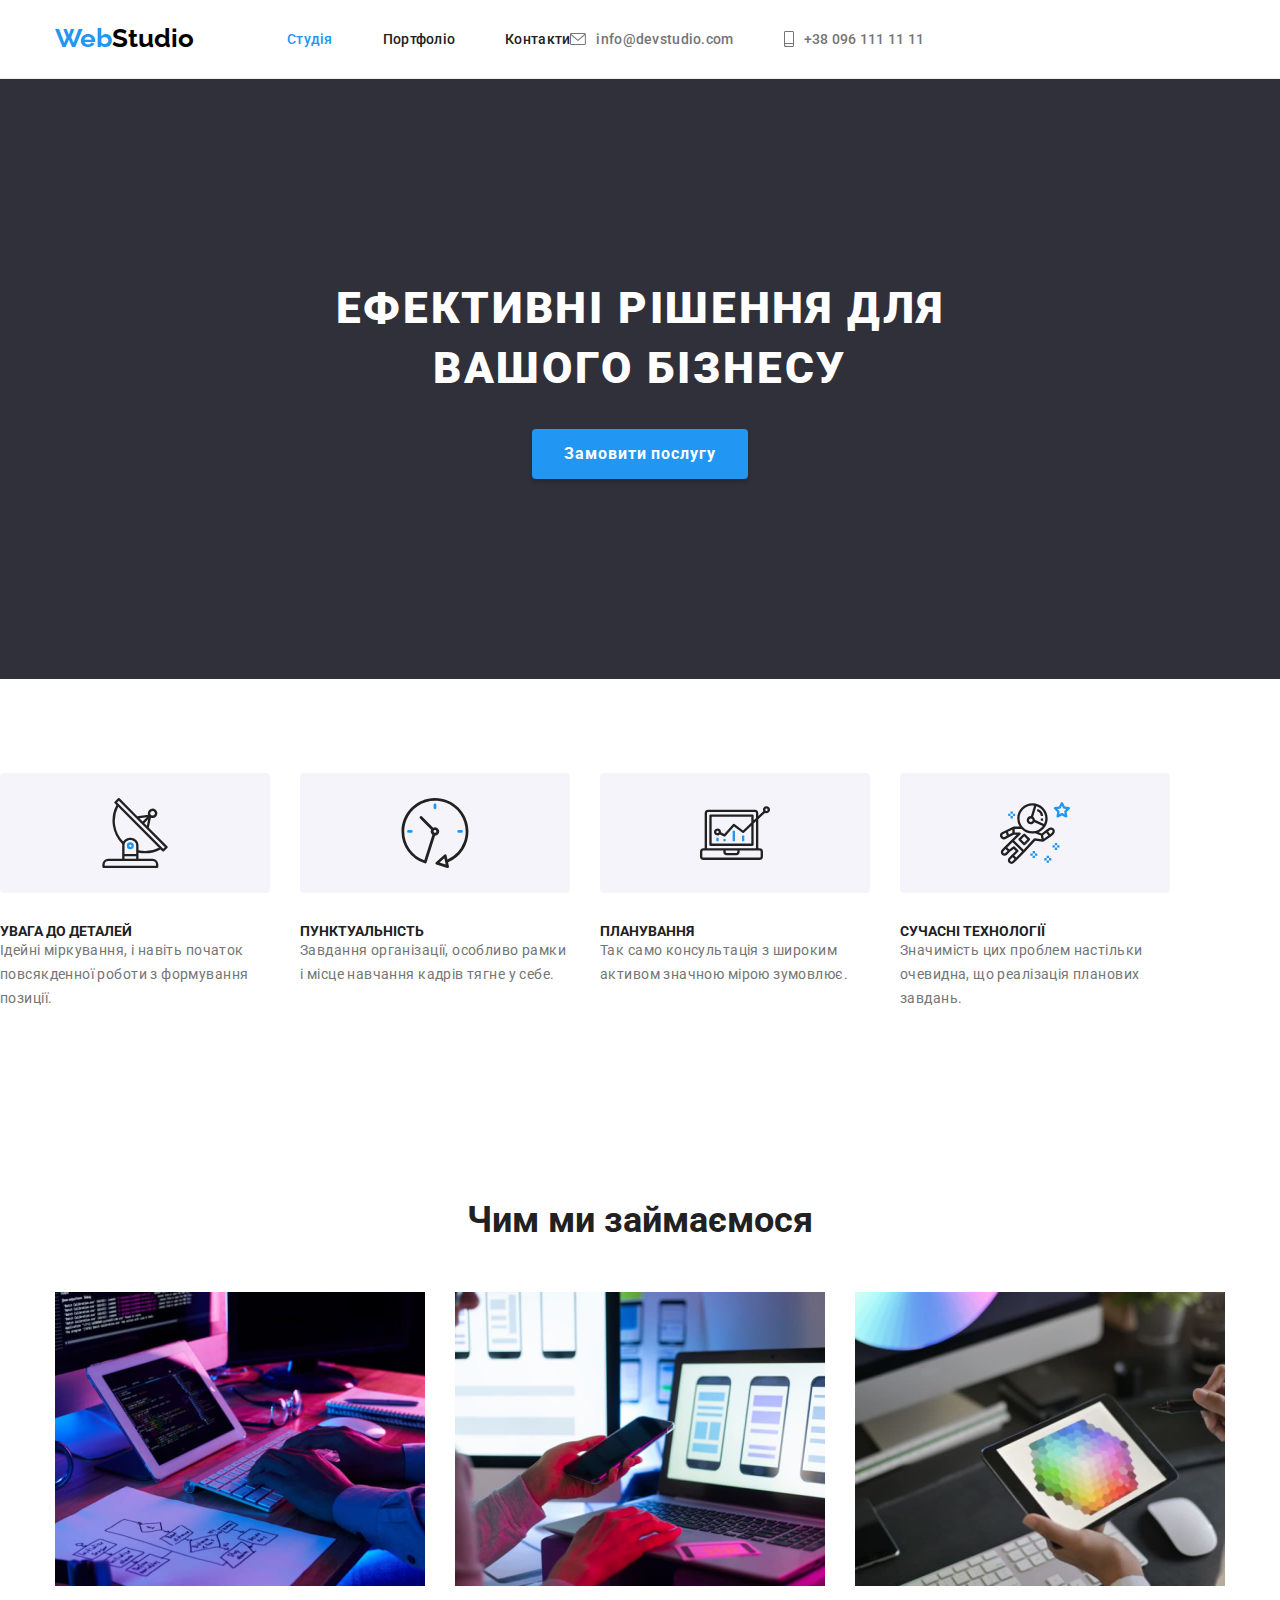
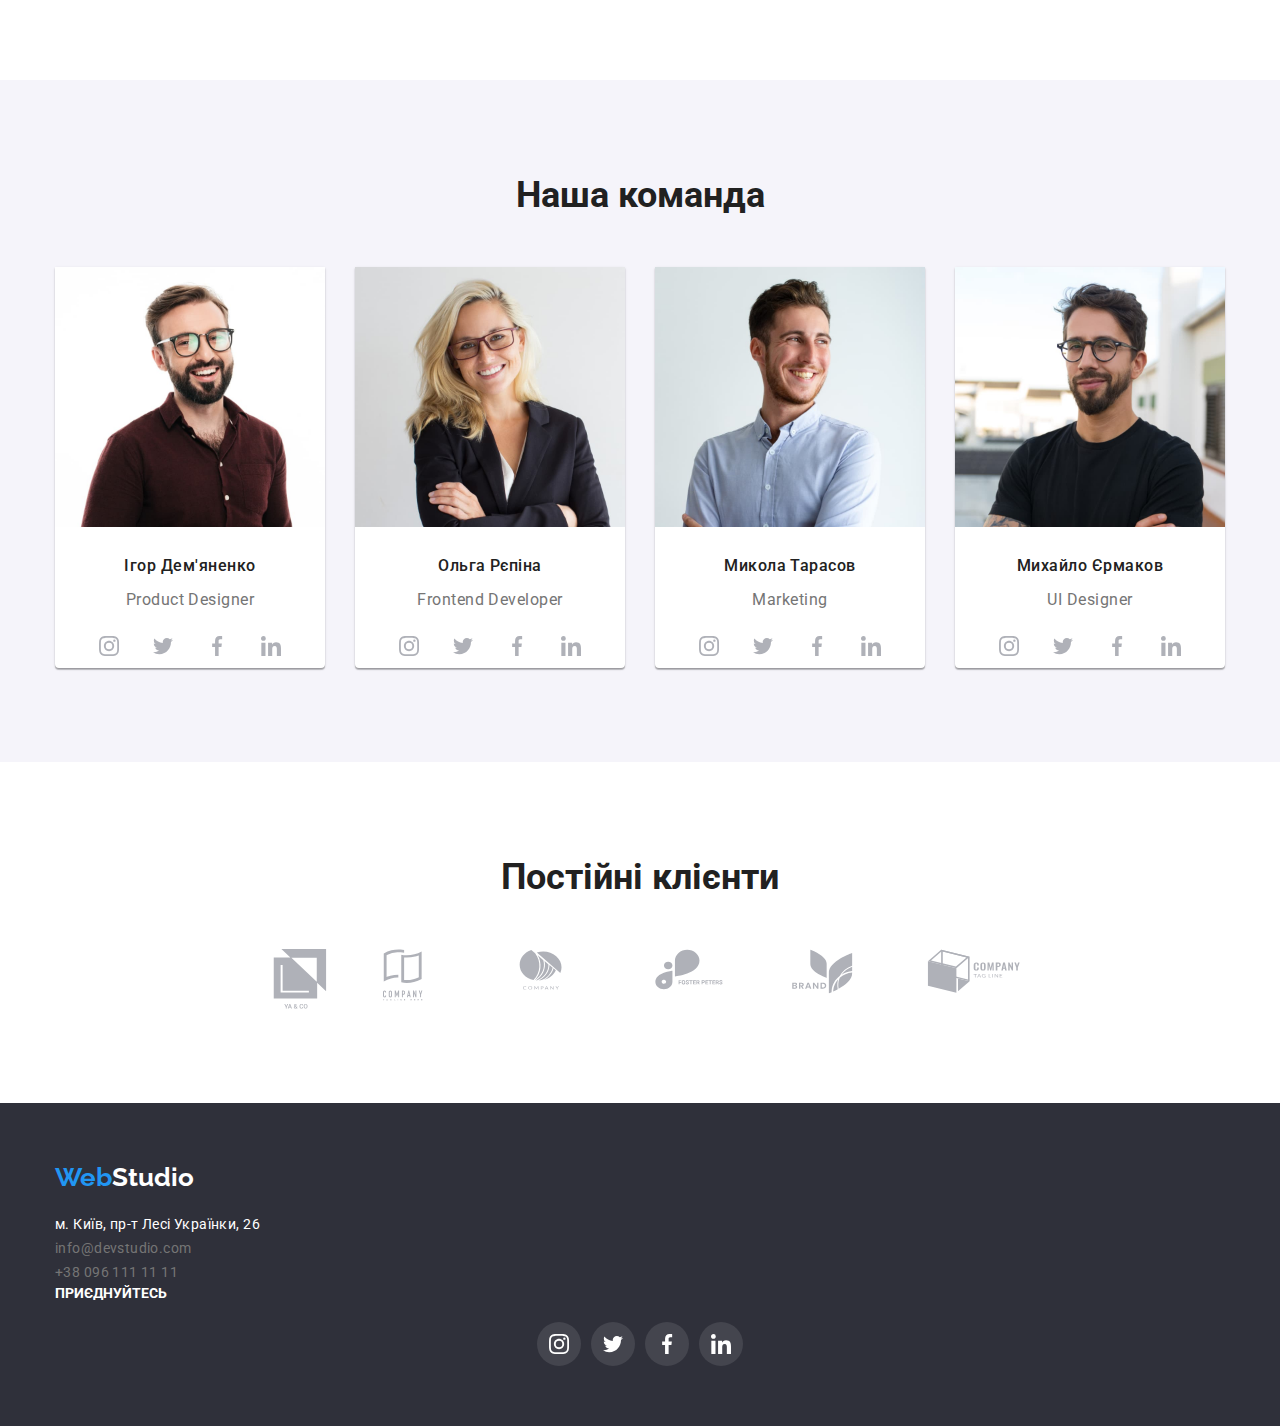
==== index.html @ f22e5c29 "Added css for index" ====
<!DOCTYPE html>
<html lang="uk">
  <head>
    <meta charset="UTF-8" />
    <meta http-equiv="X-UA-Compatible" content="IE=edge" />
    <meta name="viewport" content="width=device-width, initial-scale=1.0" />
    <link
    rel="stylesheet"
    href="https://cdnjs.cloudflare.com/ajax/libs/modern-normalize/1.1.0/modern-normalize.css"
    integrity="sha512-Y0MM+V6ymRKN2zStTqzQ227DWhhp4Mzdo6gnlRnuaNCbc+YN/ZH0sBCLTM4M0oSy9c9VKiCvd4Jk44aCLrNS5Q=="
    crossorigin="anonymous"
    referrerpolicy="no-referrer"
  />
    <link rel="stylesheet" href="./css/styles.css" />
    <link rel="preconnect" href="https://fonts.googleapis.com" />
    <link rel="preconnect" href="https://fonts.gstatic.com" crossorigin />
    <link
      href="https://fonts.googleapis.com/css2?family=Raleway:wght@700&family=Roboto:wght@400;500;700;900&display=swap"
      rel="stylesheet"
    />
    <title>WebStudio</title>
  </head>
  <body>
    <header class="index-header">
      <div class="container header-container">
        <a href="./index.html" class="logo-header"
          ><span class="active">Web</span>Studio</a
        >
        <nav>
          <ul class="list nav-items">
            <li><a href="./index.html" class="active nav-item">Студія</a></li>
            <li>
              <a href="./portfolio.html" class="nav-item black-heading"
                >Портфоліо</a
              >
            </li>
            <li><a href="" class="nav-item black-heading">Контакти</a></li>
          </ul>
        </nav>
        <ul class="list header-contacts">
          <li class="contact">
            <a href="mailto:info@devstudio.com" class="contact"
              >
              <svg class="icon mail">
                <use href="./images/icons.svg#icon-envelope"></use>
              </svg>
              info@devstudio.com</a
            >
          </li>
          <li class="contact">
            <svg class="icon phone">
              <use href="./images/icons.svg#icon-smartphone"></use>
            </svg>
            <a href="tel:+380961111111" class="contact">+38 096 111 11 11</a>
          </li>
        </ul>
      </div>
    </header>
    <main>
      <section class="heading">
        <h1 class="heading-name">Ефективні рішення для вашого бізнесу</h1>
        <button type="button" class="order-btn">Замовити послугу</button>
      </section>
      <section class="section features">
        <h2 class="hidden">Переваги</h2>
        <ul class="container list features">
          <li class="feature-card">
            <div class="icon-container">
              <svg class="icon feature-icon">
                <use href="./images/icons.svg#icon-antenna-1"></use>
              </svg>
            </div>
            <h3 class="feature-name">УВАГА ДО ДЕТАЛЕЙ</h3>
            <p class="feature-about">
              Ідейні міркування, і навіть початок повсякденної роботи з
              формування позиції.
            </p>
          </li>
          <li class="feature-card">
            <div class="icon-container">
              <svg class="icon feature-icon">
                <use href="./images/icons.svg#icon-clock-1"></use>
              </svg>
            </div>
            <h3 class="feature-name">ПУНКТУАЛЬНІСТЬ</h3>
            <p class="feature-about">
              Завдання організації, особливо рамки і місце навчання кадрів тягне
              у себе.
            </p>
          </li>
          <li class="feature-card">
            <div class="icon-container">
              <svg class="icon feature-icon">
                <use href="./images/icons.svg#icon-diagram-1"></use>
              </svg>
            </div>
            <h3 class="feature-name">ПЛАНУВАННЯ</h3>
            <p class="feature-about">
              Так само консультація з широким активом значною мірою зумовлює.
            </p>
          </li>
          <li class="feature-card">
            <div class="icon-container">
              <svg class="icon feature-icon">
                <use href="./images/icons.svg#icon-astronaut-1"></use>
              </svg>
            </div>
            <h3 class="feature-name">СУЧАСНІ ТЕХНОЛОГІЇ</h3>
            <p class="feature-about">
              Значимість цих проблем настільки очевидна, що реалізація планових
              завдань.
            </p>
          </li>
        </ul>
      </section>
      <section class="section">
        <div class="container">
          <h2 class="sec-heading">Чим ми займаємося</h2>
          <ul class="list programming-list">
            <li>
              <img
                src="./images/programming_1.jpg"
                alt="programming picture"
                class="sec-heading-img"
              />
            </li>
            <li>
              <img
                src="./images/programming_2.jpg"
                alt="programming picture"
                class="sec-heading-img"
              />
            </li>
            <li>
              <img
                src="./images/programming_3.jpg"
                alt="programming picture"
                class="sec-heading-img"
              />
            </li>
          </ul>
        </div>
      </section>
      <section class="light-grey section">
        <div class="container">
          <h2 class="sec-heading">Наша команда</h2>
          <ul class="list team">
            <li class="team-card">
              <img
                src="./images/product_designer.jpg"
                alt="product designer"
                class="team-img"
              />
              <h3 class="team-name">Ігор Дем'яненко</h3>
              <p class="team-prof">Product Designer</p>
              <ul class="list social-media-icons">
                <li class="social-media-icon-bcg">
                  <a href="#" class="social-media-link">
                    <svg class="social-media-icon">
                      <use href="./images/icons.svg#icon-instagram-2"></use>
                    </svg>
                  </a>
                </li>
                <li class="social-media-icon-bcg">
                  <a href="#" class="social-media-link">
                    <svg class="social-media-icon">
                      <use href="./images/icons.svg#icon-twitter-1"></use>
                    </svg>
                  </a>
                </li>
                <li class="social-media-icon-bcg">
                  <a href="#" class="social-media-link">
                    <svg class="social-media-icon">
                      <use href="./images/icons.svg#icon-facebook-1"></use>
                    </svg>
                  </a>
                </li>
                <li class="social-media-icon-bcg">
                  <a href="#" class="social-media-link">
                    <svg class="social-media-icon">
                      <use href="./images/icons.svg#icon-linkedin-1"></use>
                    </svg>
                  </a>
                </li>
              </ul>
            </li>
            <li class="team-card">
              <img
                src="./images/frontend_developer.jpg"
                alt="frontend developer"
                class="team-img"
              />
              <h3 class="team-name">Ольга Рєпіна</h3>
              <p class="team-prof">Frontend Developer</p>
              <ul class="list social-media-icons">
                <li class="social-media-icon-bcg">
                  <a href="#" class="social-media-link">
                    <svg class="social-media-icon">
                      <use href="./images/icons.svg#icon-instagram-2"></use>
                    </svg>
                  </a>
                </li>
                <li class="social-media-icon-bcg">
                  <a href="#" class="social-media-link">
                    <svg class="social-media-icon">
                      <use href="./images/icons.svg#icon-twitter-1"></use>
                    </svg>
                  </a>
                </li>
                <li class="social-media-icon-bcg">
                  <a href="#" class="social-media-link">
                    <svg class="social-media-icon">
                      <use href="./images/icons.svg#icon-facebook-1"></use>
                    </svg>
                  </a>
                </li>
                <li class="social-media-icon-bcg">
                  <a href="#" class="social-media-link">
                    <svg class="social-media-icon">
                      <use href="./images/icons.svg#icon-linkedin-1"></use>
                    </svg>
                  </a>
                </li>
              </ul>
            </li>
            <li class="team-card">
              <img
                src="./images/marketing.jpg"
                alt="marketing"
                class="team-img"
              />
              <h3 class="team-name">Микола Тарасов</h3>
              <p class="team-prof">Marketing</p>
              <ul class="list social-media-icons">
                <li class="social-media-icon-bcg">
                  <a href="#" class="social-media-link">
                    <svg class="social-media-icon">
                      <use href="./images/icons.svg#icon-instagram-2"></use>
                    </svg>
                  </a>
                </li>
                <li class="social-media-icon-bcg">
                  <a href="#" class="social-media-link">
                    <svg class="social-media-icon">
                      <use href="./images/icons.svg#icon-twitter-1"></use>
                    </svg>
                  </a>
                </li>
                <li class="social-media-icon-bcg">
                  <a href="#" class="social-media-link">
                    <svg class="social-media-icon">
                      <use href="./images/icons.svg#icon-facebook-1"></use>
                    </svg>
                  </a>
                </li>
                <li class="social-media-icon-bcg">
                  <a href="#" class="social-media-link">
                    <svg class="social-media-icon">
                      <use href="./images/icons.svg#icon-linkedin-1"></use>
                    </svg>
                  </a>
                </li>
              </ul>
            </li>
            <li class="team-card">
              <img
                src="./images/ui_designer.jpg"
                alt="ui designer"
                class="team-img"
              />
              <h3 class="team-name">Михайло Єрмаков</h3>
              <p class="team-prof">UI Designer</p>
              <ul class="list social-media-icons">
                <li class="social-media-icon-bcg">
                  <a href="#" class="social-media-link">
                    <svg class="social-media-icon">
                      <use href="./images/icons.svg#icon-instagram-2"></use>
                    </svg>
                  </a>
                </li>
                <li class="social-media-icon-bcg">
                  <a href="#" class="social-media-link">
                    <svg class="social-media-icon">
                      <use href="./images/icons.svg#icon-twitter-1"></use>
                    </svg>
                  </a>
                </li>
                <li class="social-media-icon-bcg">
                  <a href="#" class="social-media-link">
                    <svg class="social-media-icon">
                      <use href="./images/icons.svg#icon-facebook-1"></use>
                    </svg>
                  </a>
                </li>
                <li class="social-media-icon-bcg">
                  <a href="#" class="social-media-link">
                    <svg class="social-media-icon">
                      <use href="./images/icons.svg#icon-linkedin-1"></use>
                    </svg>
                  </a>
                </li>
              </ul>
            </li>
          </ul>
        </div>
      </section>
      <section class="section">
        <h2 class="sec-heading">Постійні клієнти</h2>
        <ul class="list clients">
          <li class="client">
            <a href="#" class="client-link">
              <svg class="client icon loyal">
                <use href="./images/icons.svg#icon-group"></use>
              </svg>
            </a>
          </li>
          <li class="client">
            <a href="#" class="client-link">
              <svg class="client icon loyal">
                <use href="./images/icons.svg#icon-group-1"></use>
              </svg>
            </a>
          </li>
          <li class="client">
            <a href="#" class="client-link">
              <svg class="client icon loyal">
                <use href="./images/icons.svg#icon-group-2"></use>
              </svg>
            </a>
          </li>
          <li class="client">
            <a href="#" class="client-link">
              <svg class="client icon loyal">
                <use href="./images/icons.svg#icon-group-3"></use>
              </svg>
            </a>
          </li>
          <li class="client">
            <a href="#" class="client-link">
              <svg class="client icon loyal">
                <use href="./images/icons.svg#icon-group-4"></use>
              </svg>
            </a>
          </li>
          <li class="client">
            <a href="#" class="client-link">
              <svg class="client icon loyal">
                <use href="./images/icons.svg#icon-group-5"></use>
              </svg>
            </a>
          </li>
        </ul>
      </section>
    </main>
    <footer class="contacts">
      <div class="container">
        <a href=" " target="_blank" class="logo-footer"
          ><span class="active">Web</span>Studio</a
        >
        <address>
          <ul class="list">
            <li class="footer-link">
              <a
                class="link white"
                href="https://www.google.com/maps/place/Lesi+Ukrainky+Blvd,+26,+Kyiv,+02000/@50.4265841,30.5361971,17z/data=!3m1!4b1!4m5!3m4!1s0x40d4cf0e033ecbe9:0x57a4dffefec77da0!8m2!3d50.4265807!4d30.5383858"
                target="_blank"
                >м. Київ, пр-т Лесі Українки, 26</a
              >
            </li>
            <li class="footer-link">
              <a href="mailto:info@devstudio.com" class="link grey"
                >info@devstudio.com</a
              >
            </li>
            <li class="footer-link">
              <a href="tel:+380961111111" class="link grey"
                >+38 096 111 11 11</a
              >
            </li>
          </ul>
        </address>
        <div>
          <p class="followership">Приєднуйтесь</p>
          <ul class="list social-media-icons">
            <li class="social-media-icon-bcg">
              <a href="#" class="social-media-link white">
                <svg class="social-media-icon">
                  <use href="./images/icons.svg#icon-instagram-2"></use>
                </svg>
              </a>
            </li>
            <li class="social-media-icon-bcg">
              <a href="#" class="social-media-link white">
                <svg class="social-media-icon">
                  <use href="./images/icons.svg#icon-twitter-1"></use>
                </svg>
              </a>
            </li>
            <li class="social-media-icon-bcg">
              <a href="#" class="social-media-link white">
                <svg class="social-media-icon">
                  <use href="./images/icons.svg#icon-facebook-1"></use>
                </svg>
              </a>
            </li>
            <li class="social-media-icon-bcg">
              <a href="#" class="social-media-link white">
                <svg class="social-media-icon">
                  <use href="./images/icons.svg#icon-linkedin-1"></use>
                </svg>
              </a>
            </li>
          </ul>
        </div>
      </div>
    </footer>
  </body>
</html>
---- css/styles.css ----
:root {
  --accent-blue: #2196f3;
  --accent-background: #2f303a;
  --black: #000;
  --black-heading: #212121;
  --font: "Roboto", Arial, sans-serif;
  --font-logo: "Raleway", Arial, sans-serif;
  --grey: #757575;
  --icon: #afb1b8;
  --light-grey: #f5f4fa;
  --white: #fff;
}
*,
*::after,
*::before {
  box-sizing: border-box;
}
body {
  background-color: var(--white);
  color: var(--black-heading);
  font-family: var(--font);
  font-size: 14px;
  font-style: normal;
}
h1,
h2,
h3,
p {
  margin: 0;
}
img {
  display: block;
  height: auto;
  max-width: 100%;
}
ul {
  padding: 0;
}
.active {
  color: var(--accent-blue);
}
.black-heading {
  color: var(--black-heading);
}
.blue {
  background-color: var(--accent-blue);
  border-color: var(--accent-blue);
}
.client {
  height: 60px;
  width: 106px;
}
.clients {
  display: flex;
  gap: 30px;
  justify-content: center;
}
.client-link {
  align-items: center;
  border: 1px solid var(--social-media-icon);
  border-radius: 4px;
  color: var(--icon);
  display: flex;
  justify-content: center;
  height: 100%;
  transition-duration: 250ms;
  transition-property: color, border-color;
  transition-timing-function: cubic-bezier(0.4, 0, 0.2, 1);
  width: 100%;
}
.client-link:hover,
.client-link:focus {
  color: var(--accent-blue);
}
.contact {
  align-items: center;
  display: flex;
  gap: 10px;
  color: var(--grey);
  font-weight: 500;
  letter-spacing: 0.02em;
  text-decoration: none;
  transition-duration: 250ms;
  transition-timing-function: cubic-bezier(0.4, 0, 0.2, 1);
  transition-property: color;
}
.contact:hover,
.contact:focus {
  color: var(--accent-blue);
}
.contacts {
  background-color: var(--accent-background);
  padding: 60px 0px;
}
.container {
  margin: 0 auto;
  padding: 0px 15px;
  width: 1200px;
}
.feature-about {
  color: var(--grey);
  letter-spacing: 0.03em;
  line-height: 1.71;
}
.feature-card {
  width: 270px;
}
.features-card > .icon {
  background-color: var(--light-grey);
  margin-bottom: 30px;
}
.feature-icon {
  height: 70px;
  width: 70px;
}
.feature-name {
  font-size: 14px;
  font-weight: 700;
  text-transform: uppercase;
}
.features {
  display: flex;
  gap: 30px;
  padding-bottom: 0;
}
.footer-link {
  display: block;
}
.grey {
  color: var(--grey);
}
.header-contacts {
  display: flex;
  gap: 50px;
  margin-left: auto;
  padding-top: 32px 0px;
}
.header-container {
  align-items: center;
  display: flex;
}
.heading {
  background-color: var(--accent-background);
  background-image: linear-gradient(
    to right,
    rgba(47, 48, 58, 0.4),
    rgba(47, 48, 58, 0.4)
  ),
  url("../images/hero-bcg.jpg");
  background-position: center;
  background-repeat: no-repeat;
  background-size: cover;
  margin: 0 auto;
  max-width: 1600px;
  min-height: 600px;
  padding: 200px 0px;
  text-align: center;
}
.heading-name {
  color: var(--white);
  font-size: 44px;
  font-weight: 900;
  letter-spacing: 0.06em;
  line-height: 1.36;
  margin: 0 auto 30px;
  text-transform: uppercase;
  width: 696px;
}
.hidden {
  border: 0;
  clip: rect(0 0 0 0);
  clip-path: inset(50%);
  height: 1px;
  overflow: hidden;
  padding: 0;
  position: absolute;
  margin: -1px;
  white-space: nowrap;
  width: 1px;
}
.icon {
  display: block;
}
.icon-container {
  align-items: center;
  background-color: var(--light-grey);
  border-radius: 4px;
  display: flex;
  height: 120px;
  justify-content: center;
  margin-bottom: 30px;
}
.icon.mail {
  width: 16px;
  height: 12px;
}
.icon.phone {
  width: 10px;
  height: 16px;
}
.index-header {
  border-bottom: 1px solid #ececec;
}
.followership {
  color: var(--white);
  display: inline-block;
  font-weight: 700;
  line-height: 1.14;
  margin-bottom: 20px;
  text-decoration: none;
  text-transform: uppercase;
}
.link {
  font-style: normal;
  line-height: 1.71;
  letter-spacing: 0.03em;
  text-decoration: none;
}
.link:hover,
.link:focus {
  color: var(--accent-blue);
}
.list {
  list-style: none;
  margin: 0;
  padding: 0;
}
.logo-header {
  color: var(--black);
  font-family: var(--font-logo);
  font-size: 26px;
  font-weight: 700;
  margin-right: 93px;
  padding: 24px 0px;
  text-decoration: none;
}
.logo-footer {
  display: block;
  color: var(--white);
  font-size: 26px;
  font-weight: 700;
  font-family: var(--font-logo);
  margin-bottom: 20px;
  text-decoration: none;
  width: 200px;
}
.loyal {
  height: 60;
  width: 106; 
}
.nav-item {
  font-weight: 500;
  letter-spacing: 0.02em;
  padding: 32px 0px;
  text-decoration: none;
  transition-duration: 250ms;
  transition-timing-function: cubic-bezier(0.4, 0, 0.2, 1);
  transition-property: color;
}
.nav-item:hover,
.nav-item:focus {
  color: var(--accent-blue);
}
.nav-items {
  display: flex;
  gap: 50px;
}
.light-grey {
  background-color: var(--light-grey);
  border-color: var(--light-grey);
}
.menu {
  display: flex;
  gap: 8px;
  justify-content: center;
  margin-bottom: 50px;
}
.menu-btn {
  font-family: var(--font);
  font-size: 16px;
  font-weight: 500;
  color: var(--black-heading);
  cursor: pointer;
  background-color: var(--light-grey);
  border: none;
  border-radius: 4px;
  line-height: 1.62;
  letter-spacing: 0.03em;
  padding: 6px 22px;
}
.menu-btn:hover,
.menu-btn:focus {
  color: var(--white);
  background-color: var(--accent-blue);
}
.order-btn {
  background-color: var(--accent-blue);
  border: none;
  border-radius: 4px;
  box-shadow: 0px 4px 4px rgba(0, 0, 0, 0.15);
  color: var(--white);
  cursor: pointer;
  font-size: 16px;
  font-weight: 700;
  letter-spacing: 0.06em;
  line-height: 1.9;
  min-width: 216px;
  padding: 10px 32px;
  text-align: center;
}
.programming-list {
  display: flex;
  gap: 30px;
}
.project {
  background: var(--white);
  border: 1px solid var(--white);
  box-sizing: border-box;
  margin: 0;
  width: 370px;
}
.project-about {
  border: 1px solid var(--light-grey);
  border-top: none;
  padding: 20px 24px;
}
.project-img {
  height: 294px;
  width: 370px;
}
.project-name {
  color: var(--black-heading);
  font-size: 18px;
  font-weight: 700;
  letter-spacing: 0.06em;
  line-height: 2;
}
.project-type {
  color: var(--grey);
  font-size: 16px;
  letter-spacing: 0.03em;
  line-height: 1.88;
  margin-top: 4px;
}
.projects {
  display: flex;
  flex-wrap: wrap;
  gap: 30px;
}
.section {
  padding: 94px 0;
}
.sec-heading {
  font-size: 36px;
  font-weight: 700;
  line-height: 1.2;
  margin-bottom: 50px;
  text-align: center;
}
.sec-heading-img {
  height: 294px;
  width: 370px;
}
.social-media-icon {
  height: 20px;
  width: 20px;
}
.social-media-icons {
  align-items: center;
  display: flex;
  gap: 10px;
  justify-content: center;
}
.social-media-icon-bcg {
  background-color: rgba(255, 255, 255, 0.1);
  border-radius: 50%;
  color: var(--icon);
  height: 44px;
  width: 44px;
}
.social-media-link {
  align-items: center;
  border-radius: 50%;
  color: var(--icon);
  display: flex;
  height: 100%;
  justify-content: center;
  width: 100%;
}
.team {
  display: flex;
  gap: 30px;
  text-align: center;
}
.team-card {
  background-color: var(--white);
  box-shadow: 0px 1px 3px rgba(0, 0, 0, 0.12), 0px 1px 1px rgba(0, 0, 0, 0.14),
    0px 2px 1px rgba(0, 0, 0, 0.2);
  border-radius: 0 0 4px 4px;
}
.team-img {
  height: 260px;
  margin-bottom: 30px;
  width: 270px;
}
.team-name {
  font-weight: 500;
  font-size: 16px;
  letter-spacing: 0.03em;
  margin-bottom: 15px;
  text-align: center;
}
.team-prof {
  color: var(--grey);
  font-size: 16px;
  letter-spacing: 0.03em;
  margin-bottom: 15px;
  text-align: center;
}
.white {
  color: var(--white);
}
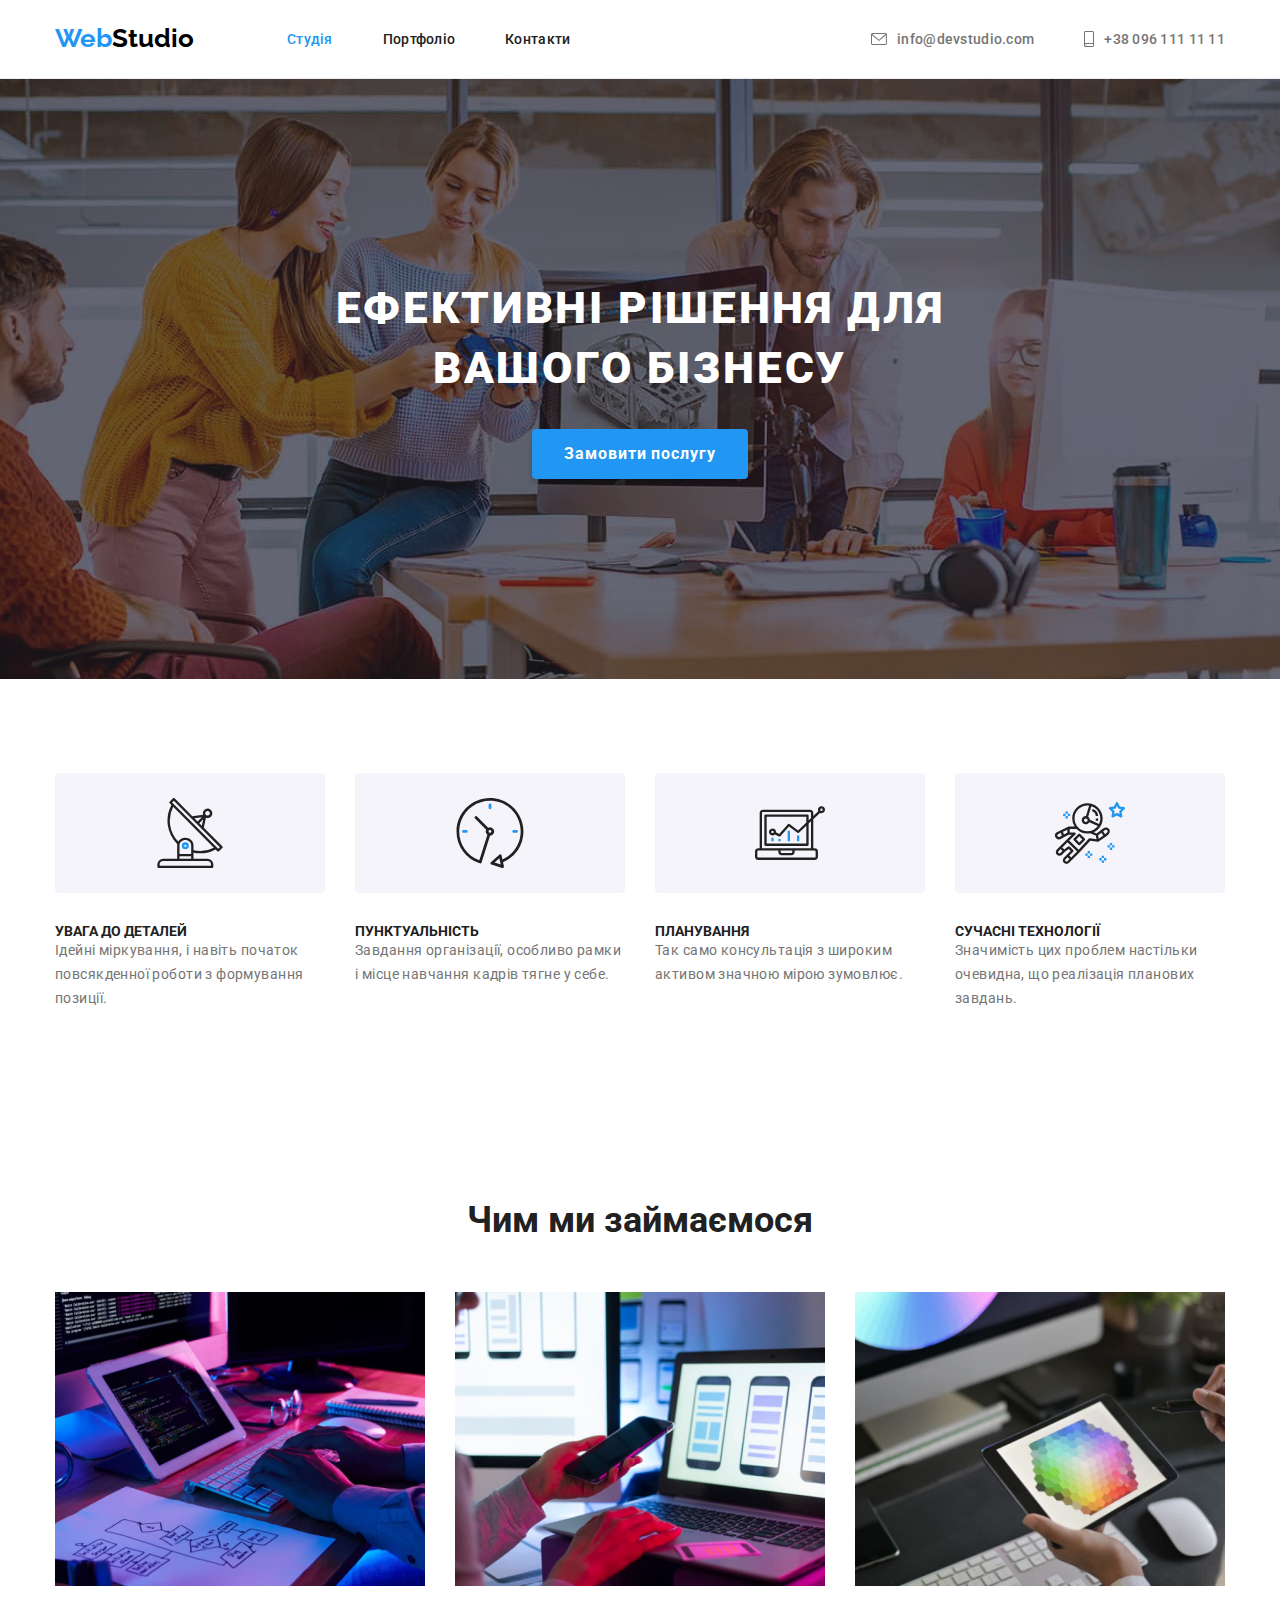
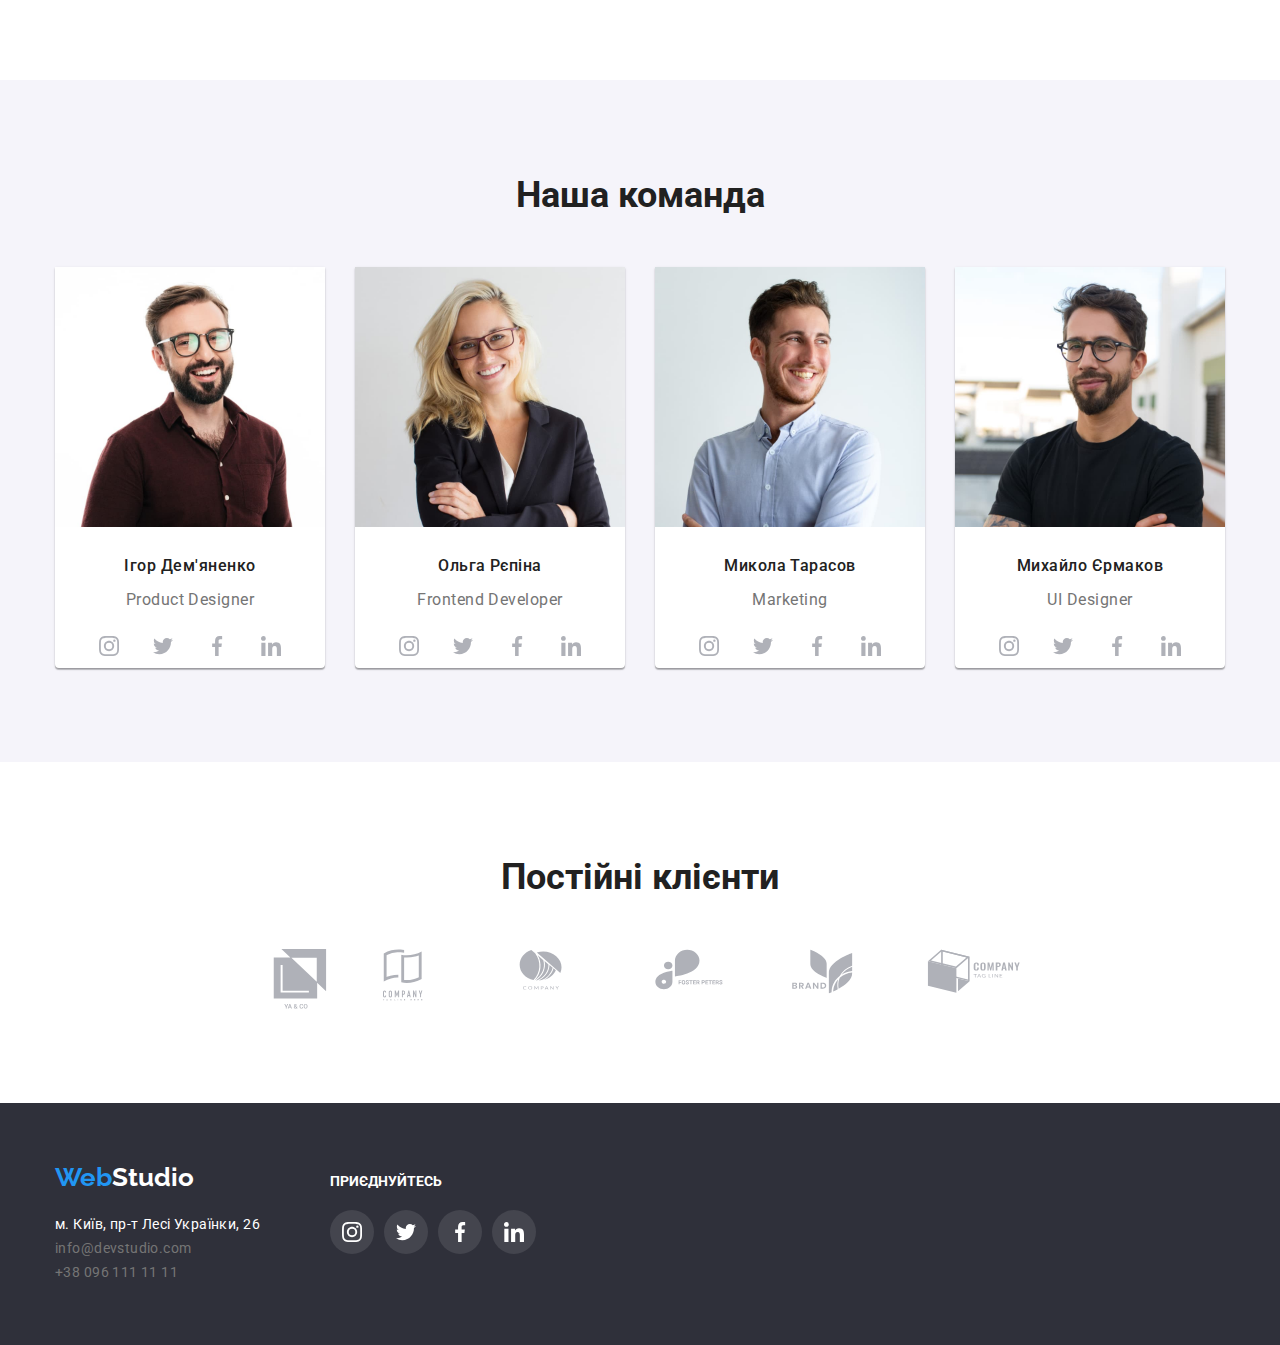
==== commit b0afa3c7: "Added css for portfolio" ====
--- a/index.html
+++ b/index.html
@@ -37,6 +37,7 @@
             <li><a href="" class="nav-item black-heading">Контакти</a></li>
           </ul>
         </nav>
+        <div class="container-header">
         <ul class="list header-contacts">
           <li class="contact">
             <a href="mailto:info@devstudio.com" class="contact"
@@ -54,6 +55,7 @@
             <a href="tel:+380961111111" class="contact">+38 096 111 11 11</a>
           </li>
         </ul>
+      </div>
       </div>
     </header>
     <main>
@@ -62,6 +64,7 @@
         <button type="button" class="order-btn">Замовити послугу</button>
       </section>
       <section class="section features">
+        <div class="container">
         <h2 class="hidden">Переваги</h2>
         <ul class="container list features">
           <li class="feature-card">
@@ -112,6 +115,7 @@
             </p>
           </li>
         </ul>
+      </div>
       </section>
       <section class="section">
         <div class="container">
@@ -353,7 +357,8 @@
       </section>
     </main>
     <footer class="contacts">
-      <div class="container">
+      <div class="container footer">
+        <div>
         <a href=" " target="_blank" class="logo-footer"
           ><span class="active">Web</span>Studio</a
         >
@@ -379,6 +384,7 @@
             </li>
           </ul>
         </address>
+      </div>
         <div>
           <p class="followership">Приєднуйтесь</p>
           <ul class="list social-media-icons">
--- a/css/styles.css
+++ b/css/styles.css
@@ -35,6 +35,11 @@
 }
 ul {
   padding: 0;
+  margin-block-start: 1em;
+  margin-block-end: 1em;
+  margin-inline-start: 0px;
+  margin-inline-end: 0px;
+  padding-inline-start: 40px;
 }
 .active {
   color: var(--accent-blue);
@@ -94,8 +99,17 @@
 }
 .container {
   margin: 0 auto;
-  padding: 0px 15px;
+  padding-left: 15px;
+  padding-right: 15px;
   width: 1200px;
+}
+.container-header {
+  list-style: none;
+  margin: 0;
+  padding: 0;
+  display: flex;
+  gap: 50px;
+  margin-left: auto;
 }
 .feature-about {
   color: var(--grey);
@@ -123,6 +137,11 @@
   gap: 30px;
   padding-bottom: 0;
 }
+.footer.container {
+  align-items: baseline;
+  display: flex;
+  gap: 70px;
+}
 .footer-link {
   display: block;
 }
@@ -133,7 +152,8 @@
   display: flex;
   gap: 50px;
   margin-left: auto;
-  padding-top: 32px 0px;
+  padding-top: 32px;
+  padding-bottom: 32px;
 }
 .header-container {
   align-items: center;
@@ -146,7 +166,7 @@
     rgba(47, 48, 58, 0.4),
     rgba(47, 48, 58, 0.4)
   ),
-  url("../images/hero-bcg.jpg");
+  url("../images/heading.jpg");
   background-position: center;
   background-repeat: no-repeat;
   background-size: cover;
@@ -191,12 +211,12 @@
   margin-bottom: 30px;
 }
 .icon.mail {
+  height: 12px;
   width: 16px;
-  height: 12px;
 }
 .icon.phone {
+  height: 16px;
   width: 10px;
-  height: 16px;
 }
 .index-header {
   border-bottom: 1px solid #ececec;
@@ -251,7 +271,8 @@
 .nav-item {
   font-weight: 500;
   letter-spacing: 0.02em;
-  padding: 32px 0px;
+  padding-bottom: 32px;
+  padding-top: 32px;
   text-decoration: none;
   transition-duration: 250ms;
   transition-timing-function: cubic-bezier(0.4, 0, 0.2, 1);
@@ -420,3 +441,15 @@
 .white {
   color: var(--white);
 }
+
+
+
+
+
+
+
+
+
+
+
+
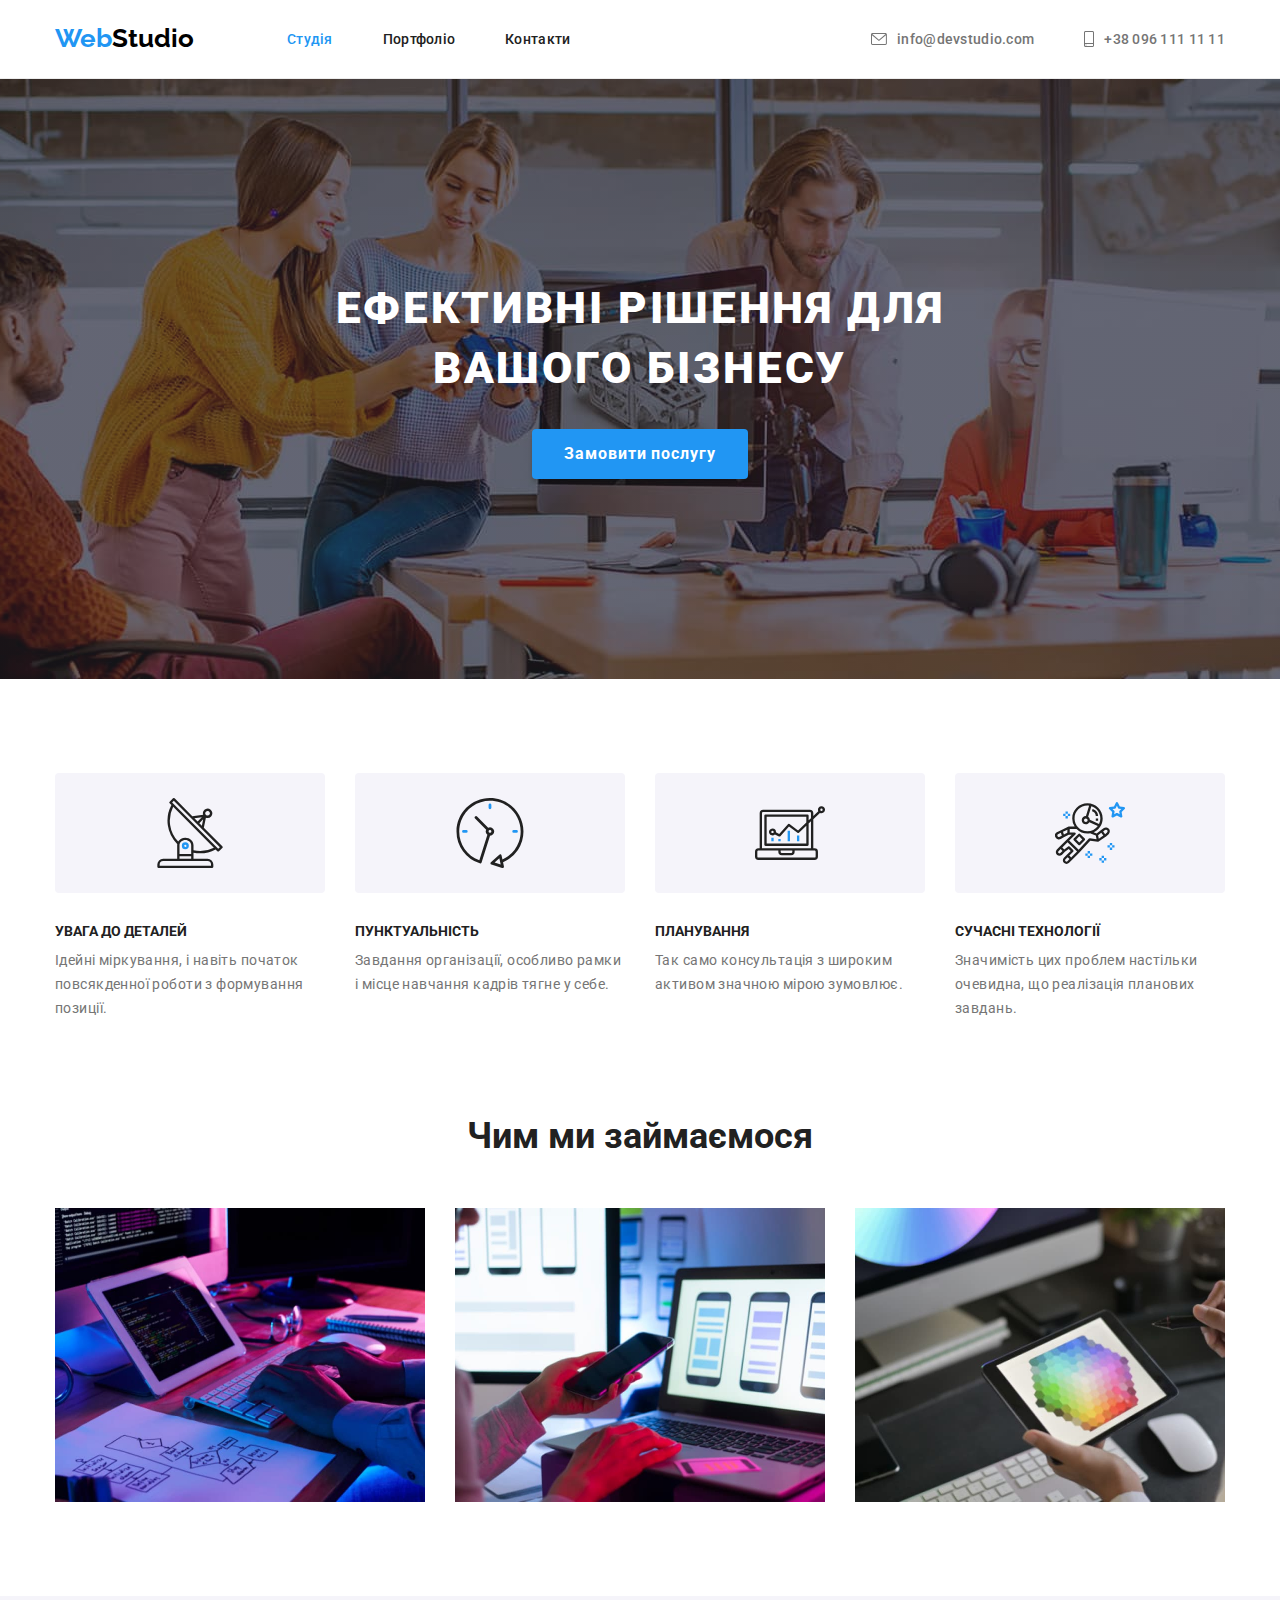
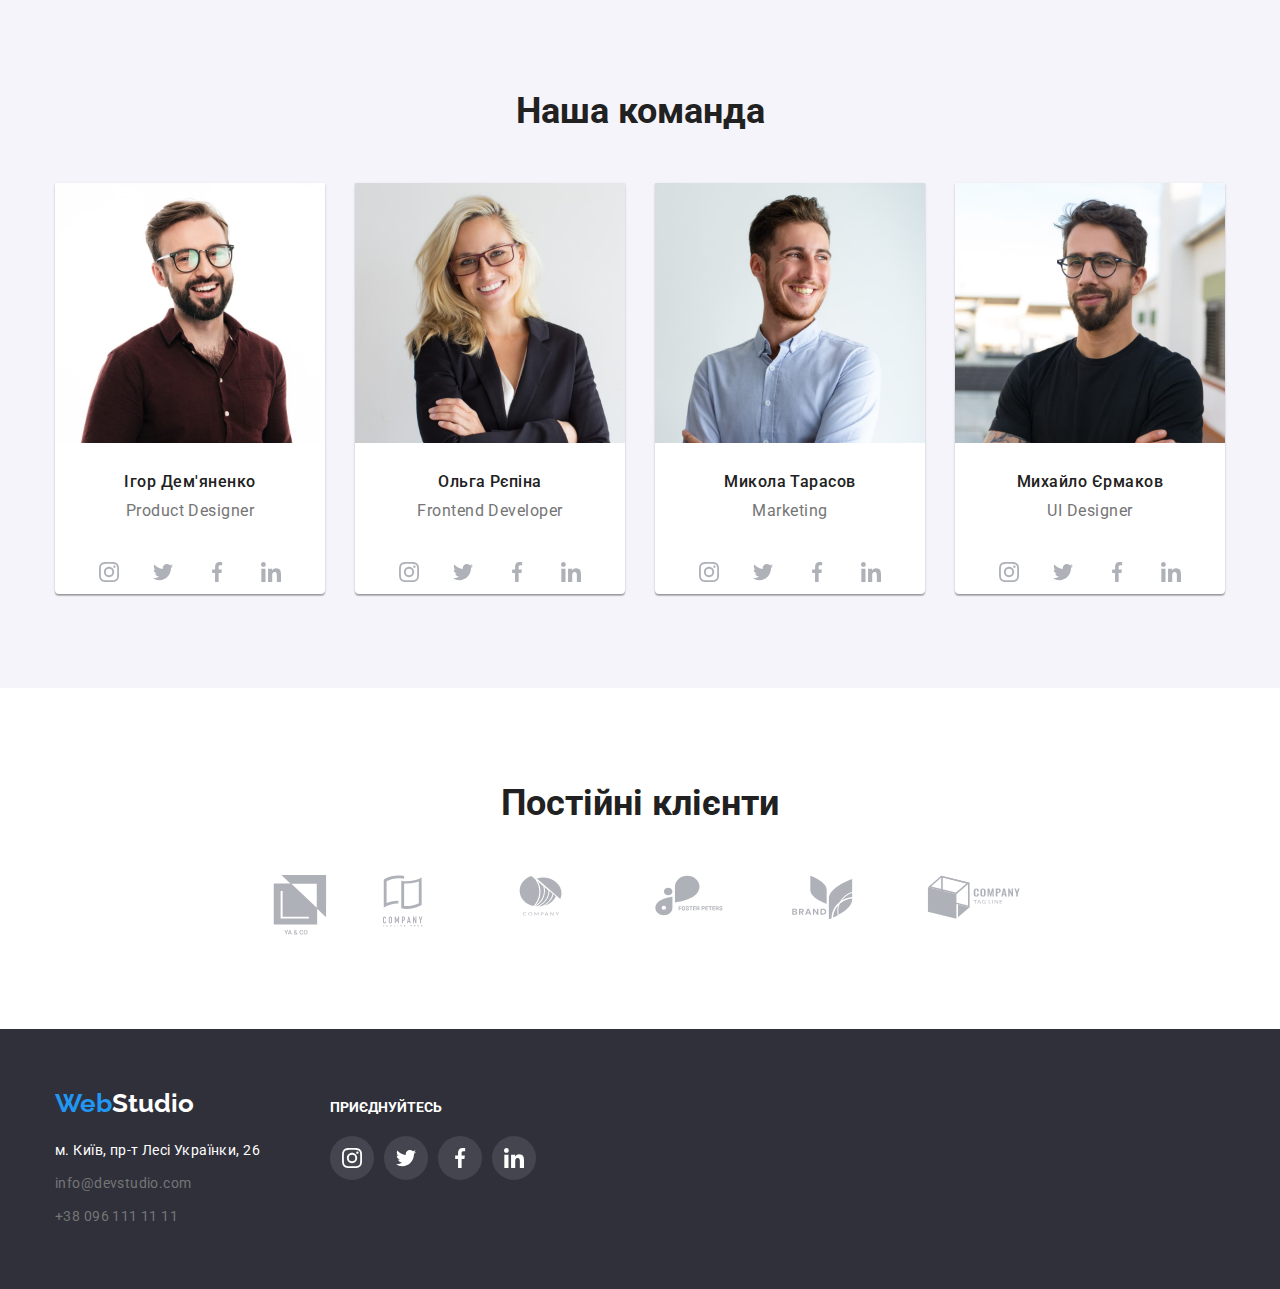
==== commit 738e41b7: "Correction accroding to hw3" ====
--- a/index.html
+++ b/index.html
@@ -43,14 +43,14 @@
             <a href="mailto:info@devstudio.com" class="contact"
               >
               <svg class="icon mail">
-                <use href="./images/icons.svg#icon-envelope"></use>
+                <use href="./images/icons.svg#icon-mail"></use>
               </svg>
               info@devstudio.com</a
             >
           </li>
           <li class="contact">
             <svg class="icon phone">
-              <use href="./images/icons.svg#icon-smartphone"></use>
+              <use href="./images/icons.svg#icon-phone"></use>
             </svg>
             <a href="tel:+380961111111" class="contact">+38 096 111 11 11</a>
           </li>
@@ -70,7 +70,7 @@
           <li class="feature-card">
             <div class="icon-container">
               <svg class="icon feature-icon">
-                <use href="./images/icons.svg#icon-antenna-1"></use>
+                <use href="./images/icons.svg#icon-satellite"></use>
               </svg>
             </div>
             <h3 class="feature-name">УВАГА ДО ДЕТАЛЕЙ</h3>
@@ -82,7 +82,7 @@
           <li class="feature-card">
             <div class="icon-container">
               <svg class="icon feature-icon">
-                <use href="./images/icons.svg#icon-clock-1"></use>
+                <use href="./images/icons.svg#icon-clock"></use>
               </svg>
             </div>
             <h3 class="feature-name">ПУНКТУАЛЬНІСТЬ</h3>
@@ -94,7 +94,7 @@
           <li class="feature-card">
             <div class="icon-container">
               <svg class="icon feature-icon">
-                <use href="./images/icons.svg#icon-diagram-1"></use>
+                <use href="./images/icons.svg#icon-diagram"></use>
               </svg>
             </div>
             <h3 class="feature-name">ПЛАНУВАННЯ</h3>
@@ -105,7 +105,7 @@
           <li class="feature-card">
             <div class="icon-container">
               <svg class="icon feature-icon">
-                <use href="./images/icons.svg#icon-astronaut-1"></use>
+                <use href="./images/icons.svg#icon-astronaut"></use>
               </svg>
             </div>
             <h3 class="feature-name">СУЧАСНІ ТЕХНОЛОГІЇ</h3>
@@ -117,7 +117,7 @@
         </ul>
       </div>
       </section>
-      <section class="section">
+      <section class="section what-we-do">
         <div class="container">
           <h2 class="sec-heading">Чим ми займаємося</h2>
           <ul class="list programming-list">
@@ -155,34 +155,36 @@
                 alt="product designer"
                 class="team-img"
               />
+              <div class="team-about">
               <h3 class="team-name">Ігор Дем'яненко</h3>
               <p class="team-prof">Product Designer</p>
+            </div>
               <ul class="list social-media-icons">
                 <li class="social-media-icon-bcg">
                   <a href="#" class="social-media-link">
                     <svg class="social-media-icon">
-                      <use href="./images/icons.svg#icon-instagram-2"></use>
-                    </svg>
-                  </a>
-                </li>
-                <li class="social-media-icon-bcg">
-                  <a href="#" class="social-media-link">
-                    <svg class="social-media-icon">
-                      <use href="./images/icons.svg#icon-twitter-1"></use>
-                    </svg>
-                  </a>
-                </li>
-                <li class="social-media-icon-bcg">
-                  <a href="#" class="social-media-link">
-                    <svg class="social-media-icon">
-                      <use href="./images/icons.svg#icon-facebook-1"></use>
-                    </svg>
-                  </a>
-                </li>
-                <li class="social-media-icon-bcg">
-                  <a href="#" class="social-media-link">
-                    <svg class="social-media-icon">
-                      <use href="./images/icons.svg#icon-linkedin-1"></use>
+                      <use href="./images/icons.svg#icon-instagram"></use>
+                    </svg>
+                  </a>
+                </li>
+                <li class="social-media-icon-bcg">
+                  <a href="#" class="social-media-link">
+                    <svg class="social-media-icon">
+                      <use href="./images/icons.svg#icon-twitter"></use>
+                    </svg>
+                  </a>
+                </li>
+                <li class="social-media-icon-bcg">
+                  <a href="#" class="social-media-link">
+                    <svg class="social-media-icon">
+                      <use href="./images/icons.svg#icon-facebook"></use>
+                    </svg>
+                  </a>
+                </li>
+                <li class="social-media-icon-bcg">
+                  <a href="#" class="social-media-link">
+                    <svg class="social-media-icon">
+                      <use href="./images/icons.svg#icon-linkedin"></use>
                     </svg>
                   </a>
                 </li>
@@ -194,34 +196,36 @@
                 alt="frontend developer"
                 class="team-img"
               />
+              <div class="team-about">
               <h3 class="team-name">Ольга Рєпіна</h3>
               <p class="team-prof">Frontend Developer</p>
+            </div>
               <ul class="list social-media-icons">
                 <li class="social-media-icon-bcg">
                   <a href="#" class="social-media-link">
                     <svg class="social-media-icon">
-                      <use href="./images/icons.svg#icon-instagram-2"></use>
-                    </svg>
-                  </a>
-                </li>
-                <li class="social-media-icon-bcg">
-                  <a href="#" class="social-media-link">
-                    <svg class="social-media-icon">
-                      <use href="./images/icons.svg#icon-twitter-1"></use>
-                    </svg>
-                  </a>
-                </li>
-                <li class="social-media-icon-bcg">
-                  <a href="#" class="social-media-link">
-                    <svg class="social-media-icon">
-                      <use href="./images/icons.svg#icon-facebook-1"></use>
-                    </svg>
-                  </a>
-                </li>
-                <li class="social-media-icon-bcg">
-                  <a href="#" class="social-media-link">
-                    <svg class="social-media-icon">
-                      <use href="./images/icons.svg#icon-linkedin-1"></use>
+                      <use href="./images/icons.svg#icon-instagram"></use>
+                    </svg>
+                  </a>
+                </li>
+                <li class="social-media-icon-bcg">
+                  <a href="#" class="social-media-link">
+                    <svg class="social-media-icon">
+                      <use href="./images/icons.svg#icon-twitter"></use>
+                    </svg>
+                  </a>
+                </li>
+                <li class="social-media-icon-bcg">
+                  <a href="#" class="social-media-link">
+                    <svg class="social-media-icon">
+                      <use href="./images/icons.svg#icon-facebook"></use>
+                    </svg>
+                  </a>
+                </li>
+                <li class="social-media-icon-bcg">
+                  <a href="#" class="social-media-link">
+                    <svg class="social-media-icon">
+                      <use href="./images/icons.svg#icon-linkedin"></use>
                     </svg>
                   </a>
                 </li>
@@ -233,34 +237,36 @@
                 alt="marketing"
                 class="team-img"
               />
+              <div class="team-about">
               <h3 class="team-name">Микола Тарасов</h3>
               <p class="team-prof">Marketing</p>
+            </div>
               <ul class="list social-media-icons">
                 <li class="social-media-icon-bcg">
                   <a href="#" class="social-media-link">
                     <svg class="social-media-icon">
-                      <use href="./images/icons.svg#icon-instagram-2"></use>
-                    </svg>
-                  </a>
-                </li>
-                <li class="social-media-icon-bcg">
-                  <a href="#" class="social-media-link">
-                    <svg class="social-media-icon">
-                      <use href="./images/icons.svg#icon-twitter-1"></use>
-                    </svg>
-                  </a>
-                </li>
-                <li class="social-media-icon-bcg">
-                  <a href="#" class="social-media-link">
-                    <svg class="social-media-icon">
-                      <use href="./images/icons.svg#icon-facebook-1"></use>
-                    </svg>
-                  </a>
-                </li>
-                <li class="social-media-icon-bcg">
-                  <a href="#" class="social-media-link">
-                    <svg class="social-media-icon">
-                      <use href="./images/icons.svg#icon-linkedin-1"></use>
+                      <use href="./images/icons.svg#icon-instagram"></use>
+                    </svg>
+                  </a>
+                </li>
+                <li class="social-media-icon-bcg">
+                  <a href="#" class="social-media-link">
+                    <svg class="social-media-icon">
+                      <use href="./images/icons.svg#icon-twitter"></use>
+                    </svg>
+                  </a>
+                </li>
+                <li class="social-media-icon-bcg">
+                  <a href="#" class="social-media-link">
+                    <svg class="social-media-icon">
+                      <use href="./images/icons.svg#icon-facebook"></use>
+                    </svg>
+                  </a>
+                </li>
+                <li class="social-media-icon-bcg">
+                  <a href="#" class="social-media-link">
+                    <svg class="social-media-icon">
+                      <use href="./images/icons.svg#icon-linkedin"></use>
                     </svg>
                   </a>
                 </li>
@@ -272,34 +278,36 @@
                 alt="ui designer"
                 class="team-img"
               />
+              <div class="team-about">
               <h3 class="team-name">Михайло Єрмаков</h3>
               <p class="team-prof">UI Designer</p>
+            </div>
               <ul class="list social-media-icons">
                 <li class="social-media-icon-bcg">
                   <a href="#" class="social-media-link">
                     <svg class="social-media-icon">
-                      <use href="./images/icons.svg#icon-instagram-2"></use>
-                    </svg>
-                  </a>
-                </li>
-                <li class="social-media-icon-bcg">
-                  <a href="#" class="social-media-link">
-                    <svg class="social-media-icon">
-                      <use href="./images/icons.svg#icon-twitter-1"></use>
-                    </svg>
-                  </a>
-                </li>
-                <li class="social-media-icon-bcg">
-                  <a href="#" class="social-media-link">
-                    <svg class="social-media-icon">
-                      <use href="./images/icons.svg#icon-facebook-1"></use>
-                    </svg>
-                  </a>
-                </li>
-                <li class="social-media-icon-bcg">
-                  <a href="#" class="social-media-link">
-                    <svg class="social-media-icon">
-                      <use href="./images/icons.svg#icon-linkedin-1"></use>
+                      <use href="./images/icons.svg#icon-instagram"></use>
+                    </svg>
+                  </a>
+                </li>
+                <li class="social-media-icon-bcg">
+                  <a href="#" class="social-media-link">
+                    <svg class="social-media-icon">
+                      <use href="./images/icons.svg#icon-twitter"></use>
+                    </svg>
+                  </a>
+                </li>
+                <li class="social-media-icon-bcg">
+                  <a href="#" class="social-media-link">
+                    <svg class="social-media-icon">
+                      <use href="./images/icons.svg#icon-facebook"></use>
+                    </svg>
+                  </a>
+                </li>
+                <li class="social-media-icon-bcg">
+                  <a href="#" class="social-media-link">
+                    <svg class="social-media-icon">
+                      <use href="./images/icons.svg#icon-linkedin"></use>
                     </svg>
                   </a>
                 </li>
@@ -314,42 +322,42 @@
           <li class="client">
             <a href="#" class="client-link">
               <svg class="client icon loyal">
-                <use href="./images/icons.svg#icon-group"></use>
-              </svg>
-            </a>
-          </li>
-          <li class="client">
-            <a href="#" class="client-link">
-              <svg class="client icon loyal">
-                <use href="./images/icons.svg#icon-group-1"></use>
-              </svg>
-            </a>
-          </li>
-          <li class="client">
-            <a href="#" class="client-link">
-              <svg class="client icon loyal">
-                <use href="./images/icons.svg#icon-group-2"></use>
-              </svg>
-            </a>
-          </li>
-          <li class="client">
-            <a href="#" class="client-link">
-              <svg class="client icon loyal">
-                <use href="./images/icons.svg#icon-group-3"></use>
-              </svg>
-            </a>
-          </li>
-          <li class="client">
-            <a href="#" class="client-link">
-              <svg class="client icon loyal">
-                <use href="./images/icons.svg#icon-group-4"></use>
-              </svg>
-            </a>
-          </li>
-          <li class="client">
-            <a href="#" class="client-link">
-              <svg class="client icon loyal">
-                <use href="./images/icons.svg#icon-group-5"></use>
+                <use href="./images/icons.svg#icon-client"></use>
+              </svg>
+            </a>
+          </li>
+          <li class="client">
+            <a href="#" class="client-link">
+              <svg class="client icon loyal">
+                <use href="./images/icons.svg#icon-client-1"></use>
+              </svg>
+            </a>
+          </li>
+          <li class="client">
+            <a href="#" class="client-link">
+              <svg class="client icon loyal">
+                <use href="./images/icons.svg#icon-client-2"></use>
+              </svg>
+            </a>
+          </li>
+          <li class="client">
+            <a href="#" class="client-link">
+              <svg class="client icon loyal">
+                <use href="./images/icons.svg#icon-client-3"></use>
+              </svg>
+            </a>
+          </li>
+          <li class="client">
+            <a href="#" class="client-link">
+              <svg class="client icon loyal">
+                <use href="./images/icons.svg#icon-client-4"></use>
+              </svg>
+            </a>
+          </li>
+          <li class="client">
+            <a href="#" class="client-link">
+              <svg class="client icon loyal">
+                <use href="./images/icons.svg#icon-client-5"></use>
               </svg>
             </a>
           </li>
@@ -391,28 +399,28 @@
             <li class="social-media-icon-bcg">
               <a href="#" class="social-media-link white">
                 <svg class="social-media-icon">
-                  <use href="./images/icons.svg#icon-instagram-2"></use>
+                  <use href="./images/icons.svg#icon-instagram"></use>
                 </svg>
               </a>
             </li>
             <li class="social-media-icon-bcg">
               <a href="#" class="social-media-link white">
                 <svg class="social-media-icon">
-                  <use href="./images/icons.svg#icon-twitter-1"></use>
+                  <use href="./images/icons.svg#icon-twitter"></use>
                 </svg>
               </a>
             </li>
             <li class="social-media-icon-bcg">
               <a href="#" class="social-media-link white">
                 <svg class="social-media-icon">
-                  <use href="./images/icons.svg#icon-facebook-1"></use>
+                  <use href="./images/icons.svg#icon-facebook"></use>
                 </svg>
               </a>
             </li>
             <li class="social-media-icon-bcg">
               <a href="#" class="social-media-link white">
                 <svg class="social-media-icon">
-                  <use href="./images/icons.svg#icon-linkedin-1"></use>
+                  <use href="./images/icons.svg#icon-linkedin"></use>
                 </svg>
               </a>
             </li>
--- a/css/styles.css
+++ b/css/styles.css
@@ -34,11 +34,12 @@
   max-width: 100%;
 }
 ul {
-  padding: 0;
+  margin: 0;
   margin-block-start: 1em;
   margin-block-end: 1em;
   margin-inline-start: 0px;
   margin-inline-end: 0px;
+  padding: 0;
   padding-inline-start: 40px;
 }
 .active {
@@ -130,6 +131,7 @@
 .feature-name {
   font-size: 14px;
   font-weight: 700;
+  margin-bottom: 10px;
   text-transform: uppercase;
 }
 .features {
@@ -144,6 +146,9 @@
 }
 .footer-link {
   display: block;
+}
+.footer-link:not(:last-child) {
+  margin-bottom: 9px;
 }
 .grey {
   color: var(--grey);
@@ -413,6 +418,9 @@
   gap: 30px;
   text-align: center;
 }
+.team-about {
+  padding: 30px 0;
+}
 .team-card {
   background-color: var(--white);
   box-shadow: 0px 1px 3px rgba(0, 0, 0, 0.12), 0px 1px 1px rgba(0, 0, 0, 0.14),
@@ -421,22 +429,24 @@
 }
 .team-img {
   height: 260px;
-  margin-bottom: 30px;
+  margin-bottom: 0px;
   width: 270px;
 }
 .team-name {
   font-weight: 500;
   font-size: 16px;
   letter-spacing: 0.03em;
-  margin-bottom: 15px;
+  margin-bottom: 10px;
   text-align: center;
 }
 .team-prof {
   color: var(--grey);
   font-size: 16px;
   letter-spacing: 0.03em;
-  margin-bottom: 15px;
-  text-align: center;
+  text-align: center;
+}
+.what-we-do {
+  padding-top: 0;
 }
 .white {
   color: var(--white);
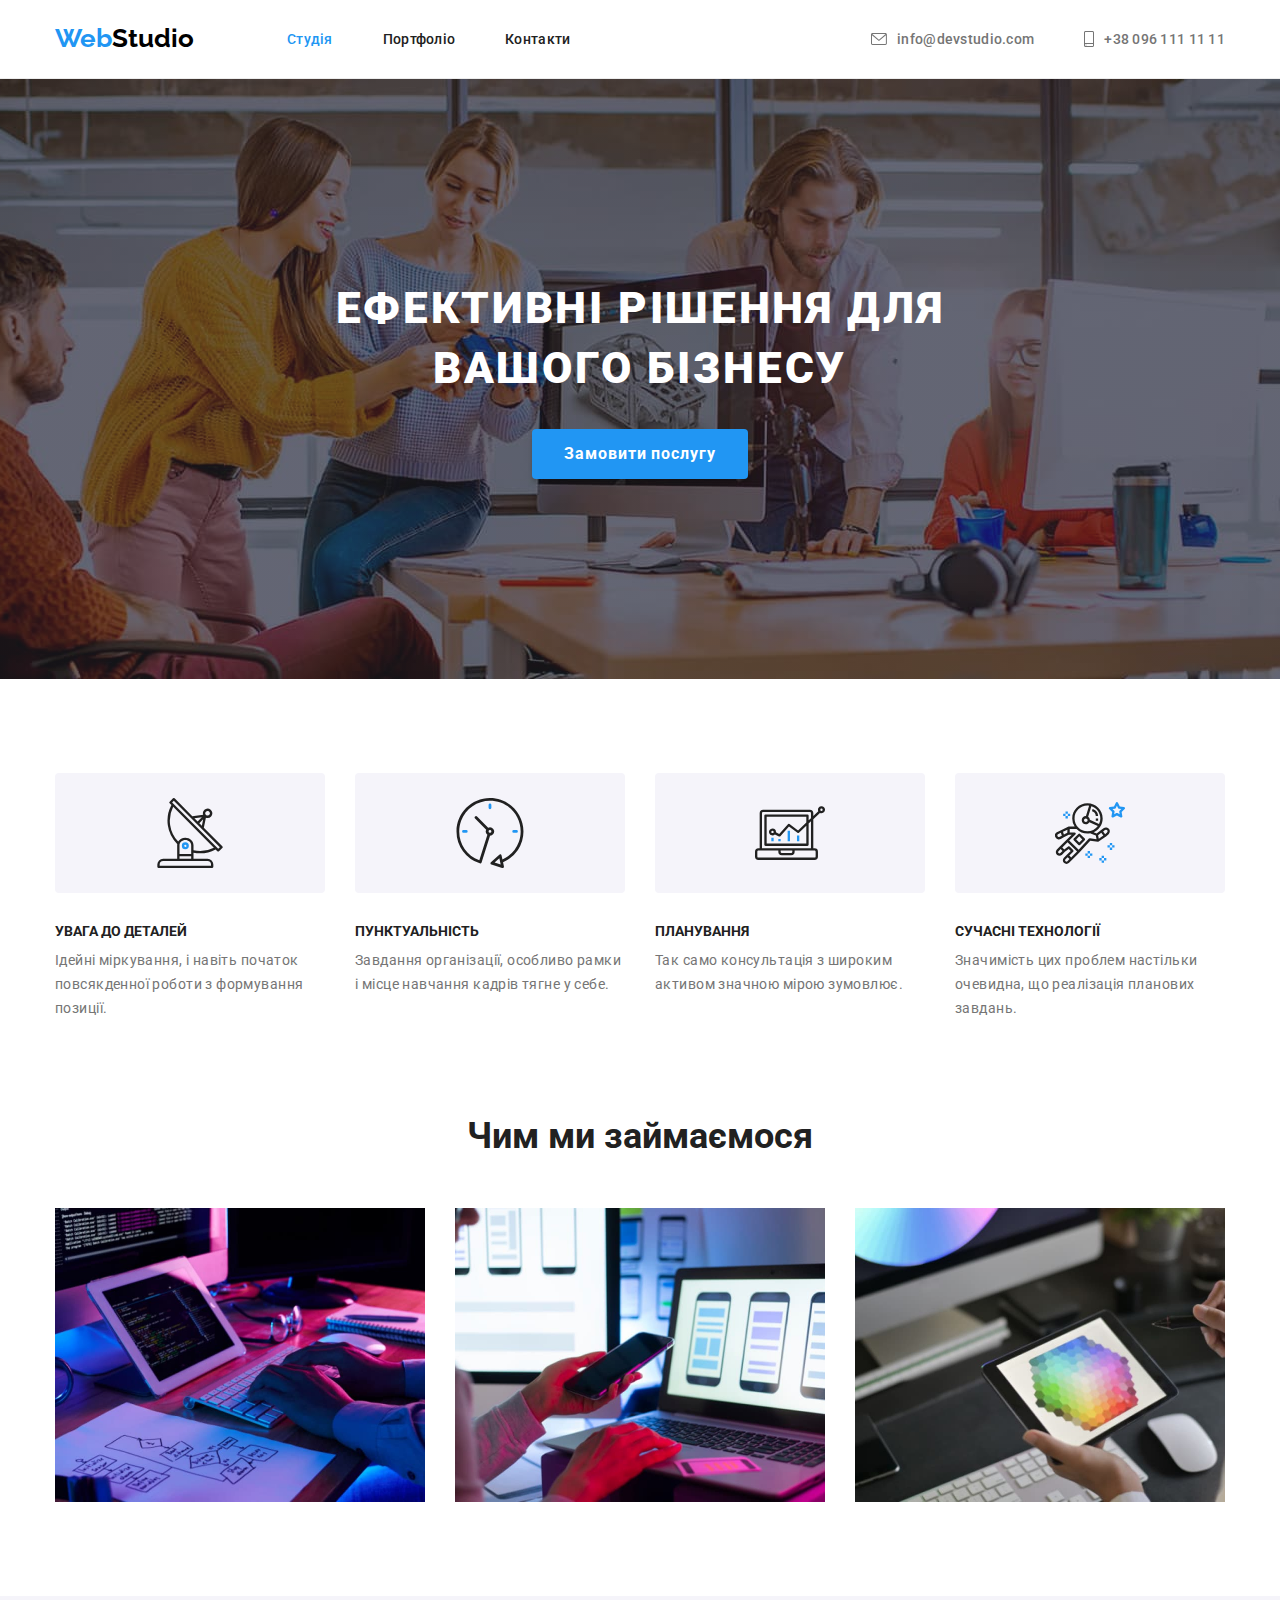
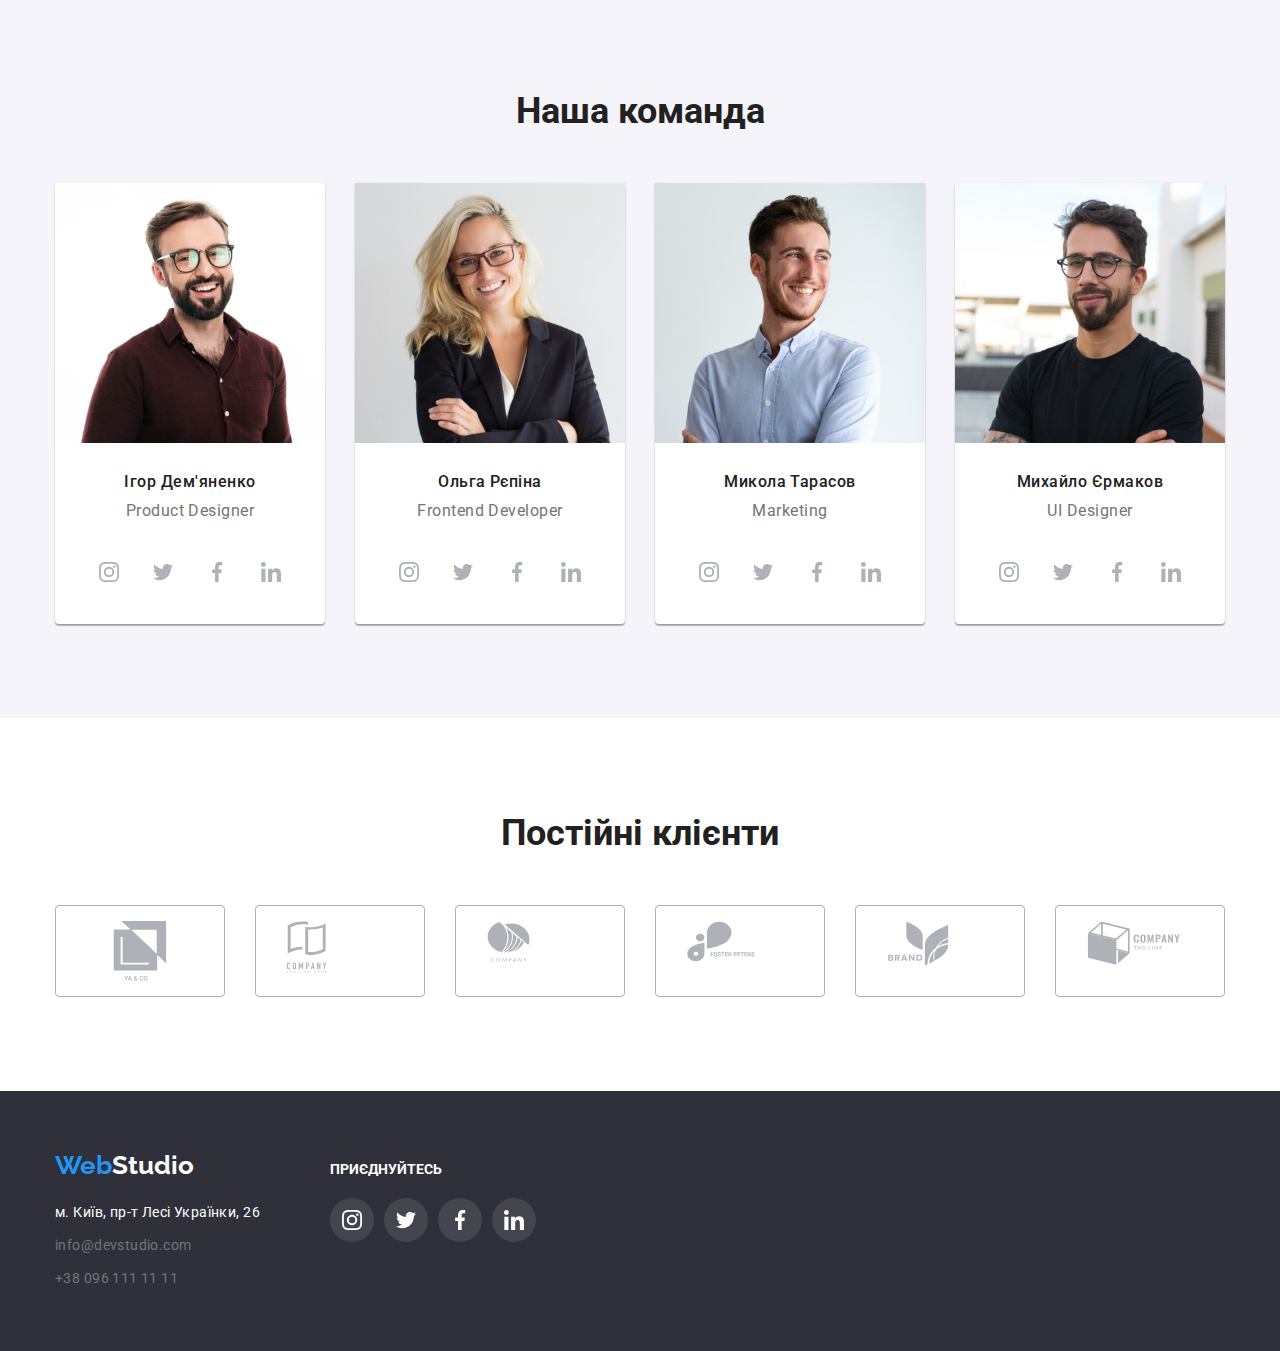
==== commit 18a3f371: "Fixed css" ====
--- a/index.html
+++ b/index.html
@@ -5,12 +5,12 @@
     <meta http-equiv="X-UA-Compatible" content="IE=edge" />
     <meta name="viewport" content="width=device-width, initial-scale=1.0" />
     <link
-    rel="stylesheet"
-    href="https://cdnjs.cloudflare.com/ajax/libs/modern-normalize/1.1.0/modern-normalize.css"
-    integrity="sha512-Y0MM+V6ymRKN2zStTqzQ227DWhhp4Mzdo6gnlRnuaNCbc+YN/ZH0sBCLTM4M0oSy9c9VKiCvd4Jk44aCLrNS5Q=="
-    crossorigin="anonymous"
-    referrerpolicy="no-referrer"
-  />
+      rel="stylesheet"
+      href="https://cdnjs.cloudflare.com/ajax/libs/modern-normalize/1.1.0/modern-normalize.css"
+      integrity="sha512-Y0MM+V6ymRKN2zStTqzQ227DWhhp4Mzdo6gnlRnuaNCbc+YN/ZH0sBCLTM4M0oSy9c9VKiCvd4Jk44aCLrNS5Q=="
+      crossorigin="anonymous"
+      referrerpolicy="no-referrer"
+    />
     <link rel="stylesheet" href="./css/styles.css" />
     <link rel="preconnect" href="https://fonts.googleapis.com" />
     <link rel="preconnect" href="https://fonts.gstatic.com" crossorigin />
@@ -38,24 +38,23 @@
           </ul>
         </nav>
         <div class="container-header">
-        <ul class="list header-contacts">
-          <li class="contact">
-            <a href="mailto:info@devstudio.com" class="contact"
+          <ul class="list header-contacts">
+            <li class="contact">
+              <a href="mailto:info@devstudio.com" class="contact">
+                <svg class="icon mail">
+                  <use href="./images/icons.svg#icon-mail"></use>
+                </svg>
+                info@devstudio.com</a
               >
-              <svg class="icon mail">
-                <use href="./images/icons.svg#icon-mail"></use>
-              </svg>
-              info@devstudio.com</a
-            >
-          </li>
-          <li class="contact">
-            <svg class="icon phone">
-              <use href="./images/icons.svg#icon-phone"></use>
-            </svg>
-            <a href="tel:+380961111111" class="contact">+38 096 111 11 11</a>
-          </li>
-        </ul>
-      </div>
+            </li>
+            <li class="contact">
+              <svg class="icon phone">
+                <use href="./images/icons.svg#icon-phone"></use>
+              </svg>
+              <a href="tel:+380961111111" class="contact">+38 096 111 11 11</a>
+            </li>
+          </ul>
+        </div>
       </div>
     </header>
     <main>
@@ -65,57 +64,57 @@
       </section>
       <section class="section features">
         <div class="container">
-        <h2 class="hidden">Переваги</h2>
-        <ul class="container list features">
-          <li class="feature-card">
-            <div class="icon-container">
-              <svg class="icon feature-icon">
-                <use href="./images/icons.svg#icon-satellite"></use>
-              </svg>
-            </div>
-            <h3 class="feature-name">УВАГА ДО ДЕТАЛЕЙ</h3>
-            <p class="feature-about">
-              Ідейні міркування, і навіть початок повсякденної роботи з
-              формування позиції.
-            </p>
-          </li>
-          <li class="feature-card">
-            <div class="icon-container">
-              <svg class="icon feature-icon">
-                <use href="./images/icons.svg#icon-clock"></use>
-              </svg>
-            </div>
-            <h3 class="feature-name">ПУНКТУАЛЬНІСТЬ</h3>
-            <p class="feature-about">
-              Завдання організації, особливо рамки і місце навчання кадрів тягне
-              у себе.
-            </p>
-          </li>
-          <li class="feature-card">
-            <div class="icon-container">
-              <svg class="icon feature-icon">
-                <use href="./images/icons.svg#icon-diagram"></use>
-              </svg>
-            </div>
-            <h3 class="feature-name">ПЛАНУВАННЯ</h3>
-            <p class="feature-about">
-              Так само консультація з широким активом значною мірою зумовлює.
-            </p>
-          </li>
-          <li class="feature-card">
-            <div class="icon-container">
-              <svg class="icon feature-icon">
-                <use href="./images/icons.svg#icon-astronaut"></use>
-              </svg>
-            </div>
-            <h3 class="feature-name">СУЧАСНІ ТЕХНОЛОГІЇ</h3>
-            <p class="feature-about">
-              Значимість цих проблем настільки очевидна, що реалізація планових
-              завдань.
-            </p>
-          </li>
-        </ul>
-      </div>
+          <h2 class="hidden">Переваги</h2>
+          <ul class="container list features">
+            <li class="feature-card">
+              <div class="icon-container">
+                <svg class="icon feature-icon">
+                  <use href="./images/icons.svg#icon-satellite"></use>
+                </svg>
+              </div>
+              <h3 class="feature-name">УВАГА ДО ДЕТАЛЕЙ</h3>
+              <p class="feature-about">
+                Ідейні міркування, і навіть початок повсякденної роботи з
+                формування позиції.
+              </p>
+            </li>
+            <li class="feature-card">
+              <div class="icon-container">
+                <svg class="icon feature-icon">
+                  <use href="./images/icons.svg#icon-clock"></use>
+                </svg>
+              </div>
+              <h3 class="feature-name">ПУНКТУАЛЬНІСТЬ</h3>
+              <p class="feature-about">
+                Завдання організації, особливо рамки і місце навчання кадрів
+                тягне у себе.
+              </p>
+            </li>
+            <li class="feature-card">
+              <div class="icon-container">
+                <svg class="icon feature-icon">
+                  <use href="./images/icons.svg#icon-diagram"></use>
+                </svg>
+              </div>
+              <h3 class="feature-name">ПЛАНУВАННЯ</h3>
+              <p class="feature-about">
+                Так само консультація з широким активом значною мірою зумовлює.
+              </p>
+            </li>
+            <li class="feature-card">
+              <div class="icon-container">
+                <svg class="icon feature-icon">
+                  <use href="./images/icons.svg#icon-astronaut"></use>
+                </svg>
+              </div>
+              <h3 class="feature-name">СУЧАСНІ ТЕХНОЛОГІЇ</h3>
+              <p class="feature-about">
+                Значимість цих проблем настільки очевидна, що реалізація
+                планових завдань.
+              </p>
+            </li>
+          </ul>
+        </div>
       </section>
       <section class="section what-we-do">
         <div class="container">
@@ -156,9 +155,9 @@
                 class="team-img"
               />
               <div class="team-about">
-              <h3 class="team-name">Ігор Дем'яненко</h3>
-              <p class="team-prof">Product Designer</p>
-            </div>
+                <h3 class="team-name">Ігор Дем'яненко</h3>
+                <p class="team-prof">Product Designer</p>
+              </div>
               <ul class="list social-media-icons">
                 <li class="social-media-icon-bcg">
                   <a href="#" class="social-media-link">
@@ -197,9 +196,9 @@
                 class="team-img"
               />
               <div class="team-about">
-              <h3 class="team-name">Ольга Рєпіна</h3>
-              <p class="team-prof">Frontend Developer</p>
-            </div>
+                <h3 class="team-name">Ольга Рєпіна</h3>
+                <p class="team-prof">Frontend Developer</p>
+              </div>
               <ul class="list social-media-icons">
                 <li class="social-media-icon-bcg">
                   <a href="#" class="social-media-link">
@@ -238,9 +237,9 @@
                 class="team-img"
               />
               <div class="team-about">
-              <h3 class="team-name">Микола Тарасов</h3>
-              <p class="team-prof">Marketing</p>
-            </div>
+                <h3 class="team-name">Микола Тарасов</h3>
+                <p class="team-prof">Marketing</p>
+              </div>
               <ul class="list social-media-icons">
                 <li class="social-media-icon-bcg">
                   <a href="#" class="social-media-link">
@@ -279,9 +278,9 @@
                 class="team-img"
               />
               <div class="team-about">
-              <h3 class="team-name">Михайло Єрмаков</h3>
-              <p class="team-prof">UI Designer</p>
-            </div>
+                <h3 class="team-name">Михайло Єрмаков</h3>
+                <p class="team-prof">UI Designer</p>
+              </div>
               <ul class="list social-media-icons">
                 <li class="social-media-icon-bcg">
                   <a href="#" class="social-media-link">
@@ -367,32 +366,32 @@
     <footer class="contacts">
       <div class="container footer">
         <div>
-        <a href=" " target="_blank" class="logo-footer"
-          ><span class="active">Web</span>Studio</a
-        >
-        <address>
-          <ul class="list">
-            <li class="footer-link">
-              <a
-                class="link white"
-                href="https://www.google.com/maps/place/Lesi+Ukrainky+Blvd,+26,+Kyiv,+02000/@50.4265841,30.5361971,17z/data=!3m1!4b1!4m5!3m4!1s0x40d4cf0e033ecbe9:0x57a4dffefec77da0!8m2!3d50.4265807!4d30.5383858"
-                target="_blank"
-                >м. Київ, пр-т Лесі Українки, 26</a
-              >
-            </li>
-            <li class="footer-link">
-              <a href="mailto:info@devstudio.com" class="link grey"
-                >info@devstudio.com</a
-              >
-            </li>
-            <li class="footer-link">
-              <a href="tel:+380961111111" class="link grey"
-                >+38 096 111 11 11</a
-              >
-            </li>
-          </ul>
-        </address>
-      </div>
+          <a href=" " target="_blank" class="logo-footer"
+            ><span class="active">Web</span>Studio</a
+          >
+          <address>
+            <ul class="list">
+              <li class="footer-link">
+                <a
+                  class="link white"
+                  href="https://www.google.com/maps/place/Lesi+Ukrainky+Blvd,+26,+Kyiv,+02000/@50.4265841,30.5361971,17z/data=!3m1!4b1!4m5!3m4!1s0x40d4cf0e033ecbe9:0x57a4dffefec77da0!8m2!3d50.4265807!4d30.5383858"
+                  target="_blank"
+                  >м. Київ, пр-т Лесі Українки, 26</a
+                >
+              </li>
+              <li class="footer-link">
+                <a href="mailto:info@devstudio.com" class="link grey"
+                  >info@devstudio.com</a
+                >
+              </li>
+              <li class="footer-link">
+                <a href="tel:+380961111111" class="link grey"
+                  >+38 096 111 11 11</a
+                >
+              </li>
+            </ul>
+          </address>
+        </div>
         <div>
           <p class="followership">Приєднуйтесь</p>
           <ul class="list social-media-icons">
--- a/css/styles.css
+++ b/css/styles.css
@@ -53,8 +53,8 @@
   border-color: var(--accent-blue);
 }
 .client {
-  height: 60px;
-  width: 106px;
+  height: 92px;
+  width: 170px;
 }
 .clients {
   display: flex;
@@ -63,7 +63,7 @@
 }
 .client-link {
   align-items: center;
-  border: 1px solid var(--social-media-icon);
+  border: 1px solid var(--icon);
   border-radius: 4px;
   color: var(--icon);
   display: flex;
@@ -76,7 +76,9 @@
 }
 .client-link:hover,
 .client-link:focus {
+  border-color: var(--accent-blue);
   color: var(--accent-blue);
+  cursor: pointer;
 }
 .contact {
   align-items: center;
@@ -235,6 +237,10 @@
   text-decoration: none;
   text-transform: uppercase;
 }
+.light-grey {
+  background-color: var(--light-grey);
+  border-color: var(--light-grey);
+}
 .link {
   font-style: normal;
   line-height: 1.71;
@@ -270,30 +276,8 @@
   width: 200px;
 }
 .loyal {
-  height: 60;
-  width: 106; 
-}
-.nav-item {
-  font-weight: 500;
-  letter-spacing: 0.02em;
-  padding-bottom: 32px;
-  padding-top: 32px;
-  text-decoration: none;
-  transition-duration: 250ms;
-  transition-timing-function: cubic-bezier(0.4, 0, 0.2, 1);
-  transition-property: color;
-}
-.nav-item:hover,
-.nav-item:focus {
-  color: var(--accent-blue);
-}
-.nav-items {
-  display: flex;
-  gap: 50px;
-}
-.light-grey {
-  background-color: var(--light-grey);
-  border-color: var(--light-grey);
+  height: 60px;
+  width: 106px;
 }
 .menu {
   display: flex;
@@ -318,6 +302,26 @@
 .menu-btn:focus {
   color: var(--white);
   background-color: var(--accent-blue);
+  box-shadow: 0px 3px 1px rgba(0, 0, 0, 0.1), 0px 1px 2px rgba(0, 0, 0, 0.08),
+  0px 2px 2px rgba(0, 0, 0, 0.12);
+}
+.nav-item {
+  font-weight: 500;
+  letter-spacing: 0.02em;
+  padding-bottom: 32px;
+  padding-top: 32px;
+  text-decoration: none;
+  transition-duration: 250ms;
+  transition-timing-function: cubic-bezier(0.4, 0, 0.2, 1);
+  transition-property: color;
+}
+.nav-item:hover,
+.nav-item:focus {
+  color: var(--accent-blue);
+}
+.nav-items {
+  display: flex;
+  gap: 50px;
 }
 .order-btn {
   background-color: var(--accent-blue);
@@ -349,6 +353,11 @@
   border: 1px solid var(--light-grey);
   border-top: none;
   padding: 20px 24px;
+} 
+.project-image:hover,
+.project-image:focus {
+  box-shadow: 0px 1px 1px rgba(0, 0, 0, 0.12), 0px 4px 4px rgba(0, 0, 0, 0.06),
+    1px 4px 6px rgba(0, 0, 0, 0.16);
 }
 .project-img {
   height: 294px;
@@ -396,6 +405,7 @@
   display: flex;
   gap: 10px;
   justify-content: center;
+  margin-bottom: 30px;
 }
 .social-media-icon-bcg {
   background-color: rgba(255, 255, 255, 0.1);
@@ -413,6 +423,11 @@
   justify-content: center;
   width: 100%;
 }
+.social-media-link:hover,
+.social-media-link:focus {
+  background-color: var(--accent-blue);
+  color: var(--white);
+}
 .team {
   display: flex;
   gap: 30px;
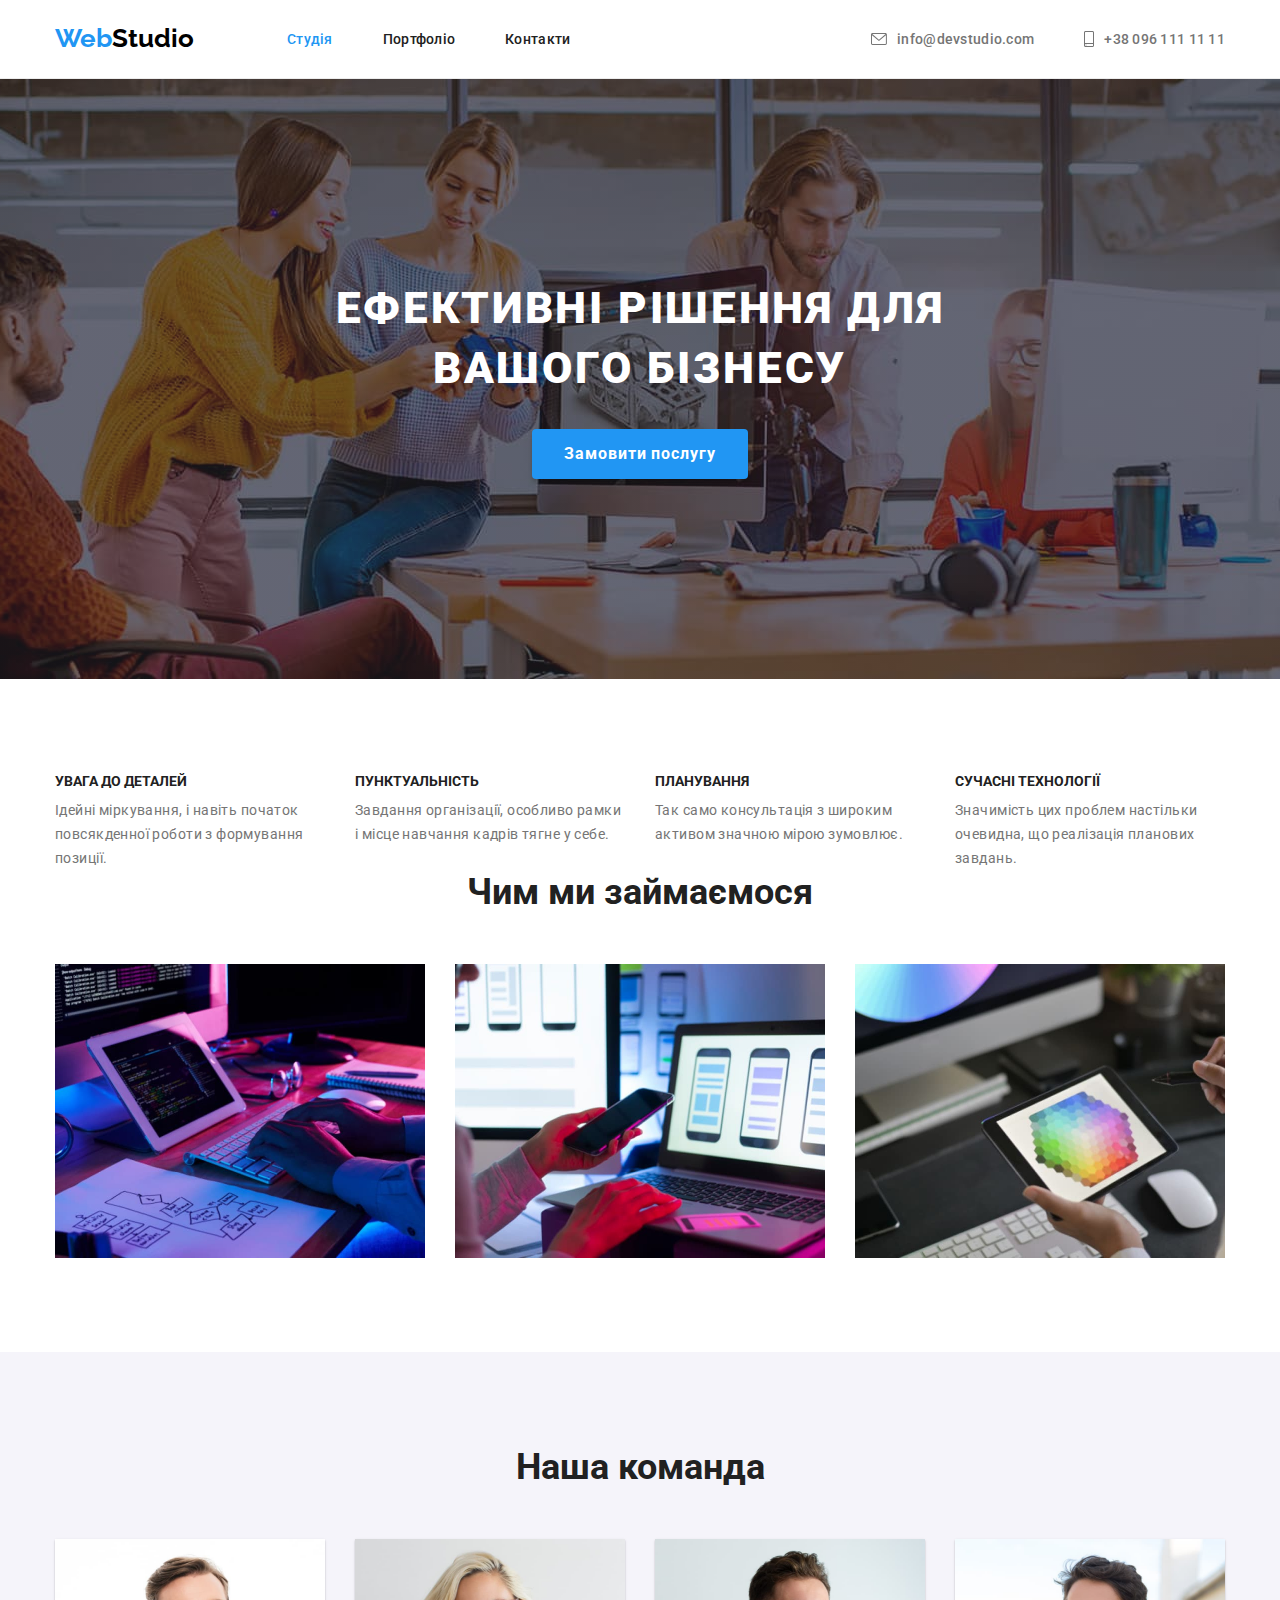
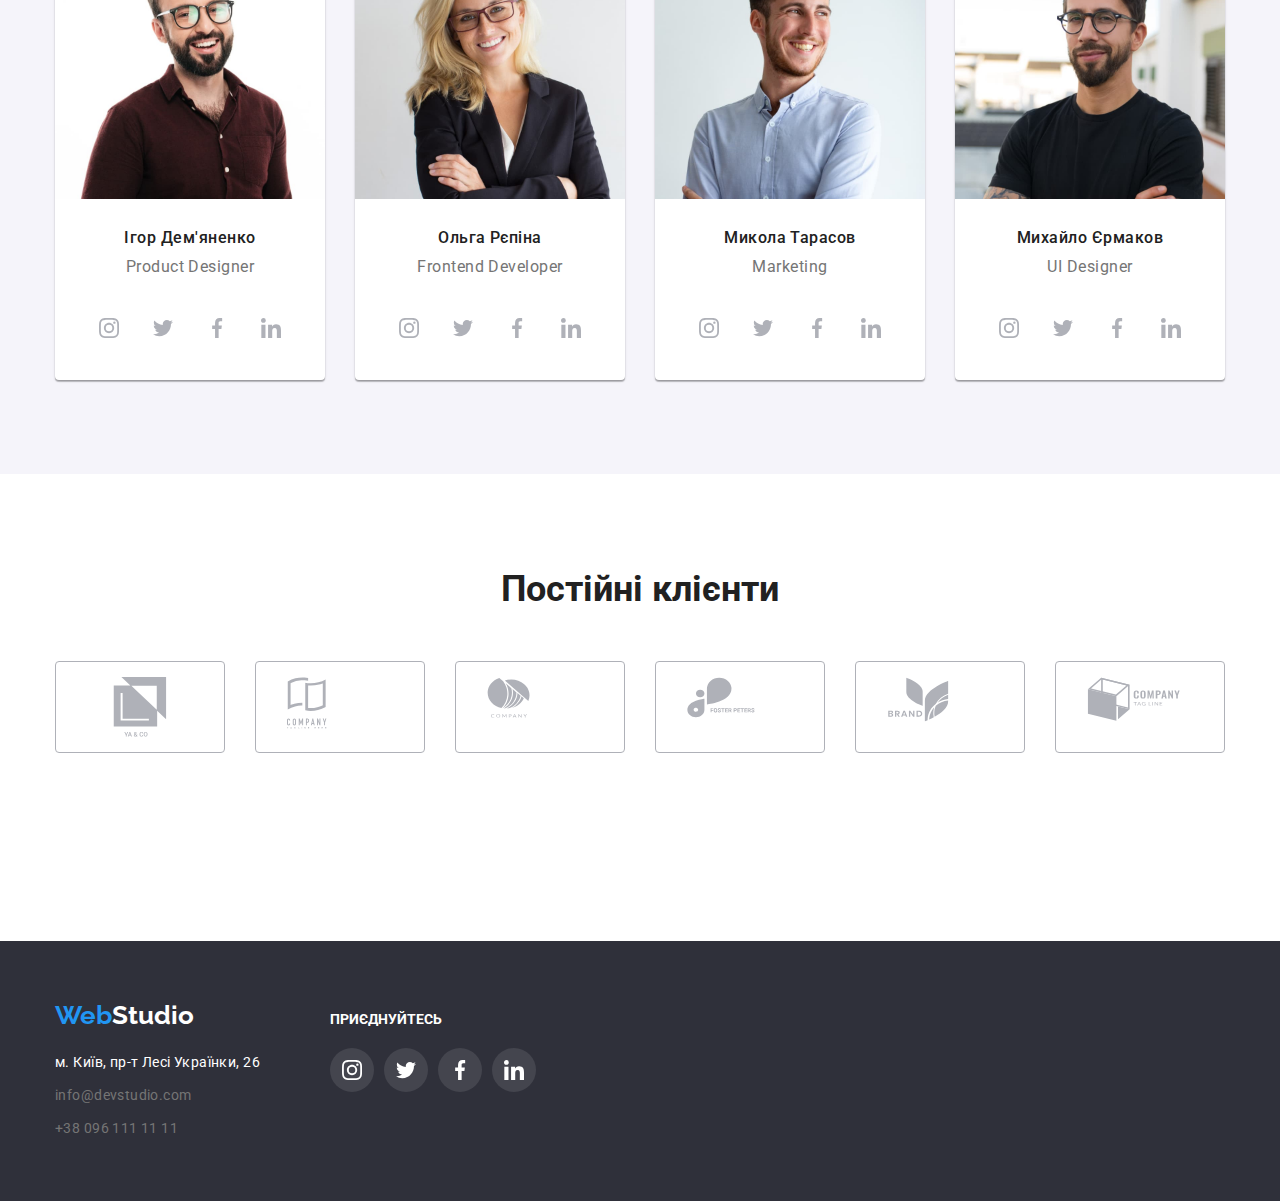
==== commit 0c8fc4ed: "Fixed acc to hm3" ====
--- a/index.html
+++ b/index.html
@@ -4,6 +4,12 @@
     <meta charset="UTF-8" />
     <meta http-equiv="X-UA-Compatible" content="IE=edge" />
     <meta name="viewport" content="width=device-width, initial-scale=1.0" />
+    <link rel="preconnect" href="https://fonts.googleapis.com" />
+    <link rel="preconnect" href="https://fonts.gstatic.com" crossorigin />
+    <link
+      href="https://fonts.googleapis.com/css2?family=Raleway:wght@700&family=Roboto:wght@400;500;700;900&display=swap"
+      rel="stylesheet"
+    />
     <link
       rel="stylesheet"
       href="https://cdnjs.cloudflare.com/ajax/libs/modern-normalize/1.1.0/modern-normalize.css"
@@ -12,12 +18,6 @@
       referrerpolicy="no-referrer"
     />
     <link rel="stylesheet" href="./css/styles.css" />
-    <link rel="preconnect" href="https://fonts.googleapis.com" />
-    <link rel="preconnect" href="https://fonts.gstatic.com" crossorigin />
-    <link
-      href="https://fonts.googleapis.com/css2?family=Raleway:wght@700&family=Roboto:wght@400;500;700;900&display=swap"
-      rel="stylesheet"
-    />
     <title>WebStudio</title>
   </head>
   <body>
@@ -59,19 +59,16 @@
     </header>
     <main>
       <section class="heading">
-        <h1 class="heading-name">Ефективні рішення для вашого бізнесу</h1>
-        <button type="button" class="order-btn">Замовити послугу</button>
+        <div class="container">
+          <h1 class="heading-name">Ефективні рішення для вашого бізнесу</h1>
+          <button type="button" class="order-btn">Замовити послугу</button>
+        </div>
       </section>
-      <section class="section features">
+      <section class="section">
         <div class="container">
           <h2 class="hidden">Переваги</h2>
-          <ul class="container list features">
+          <ul class="list features-list">
             <li class="feature-card">
-              <div class="icon-container">
-                <svg class="icon feature-icon">
-                  <use href="./images/icons.svg#icon-satellite"></use>
-                </svg>
-              </div>
               <h3 class="feature-name">УВАГА ДО ДЕТАЛЕЙ</h3>
               <p class="feature-about">
                 Ідейні міркування, і навіть початок повсякденної роботи з
@@ -79,11 +76,6 @@
               </p>
             </li>
             <li class="feature-card">
-              <div class="icon-container">
-                <svg class="icon feature-icon">
-                  <use href="./images/icons.svg#icon-clock"></use>
-                </svg>
-              </div>
               <h3 class="feature-name">ПУНКТУАЛЬНІСТЬ</h3>
               <p class="feature-about">
                 Завдання організації, особливо рамки і місце навчання кадрів
@@ -91,22 +83,12 @@
               </p>
             </li>
             <li class="feature-card">
-              <div class="icon-container">
-                <svg class="icon feature-icon">
-                  <use href="./images/icons.svg#icon-diagram"></use>
-                </svg>
-              </div>
               <h3 class="feature-name">ПЛАНУВАННЯ</h3>
               <p class="feature-about">
                 Так само консультація з широким активом значною мірою зумовлює.
               </p>
             </li>
             <li class="feature-card">
-              <div class="icon-container">
-                <svg class="icon feature-icon">
-                  <use href="./images/icons.svg#icon-astronaut"></use>
-                </svg>
-              </div>
               <h3 class="feature-name">СУЧАСНІ ТЕХНОЛОГІЇ</h3>
               <p class="feature-about">
                 Значимість цих проблем настільки очевидна, що реалізація
@@ -115,7 +97,6 @@
             </li>
           </ul>
         </div>
-      </section>
       <section class="section what-we-do">
         <div class="container">
           <h2 class="sec-heading">Чим ми займаємося</h2>
--- a/css/styles.css
+++ b/css/styles.css
@@ -130,16 +130,16 @@
   height: 70px;
   width: 70px;
 }
+.features-list {
+  display: flex;
+  gap: 30px;
+  padding-bottom: 0;
+}
 .feature-name {
   font-size: 14px;
   font-weight: 700;
   margin-bottom: 10px;
   text-transform: uppercase;
-}
-.features {
-  display: flex;
-  gap: 30px;
-  padding-bottom: 0;
 }
 .footer.container {
   align-items: baseline;
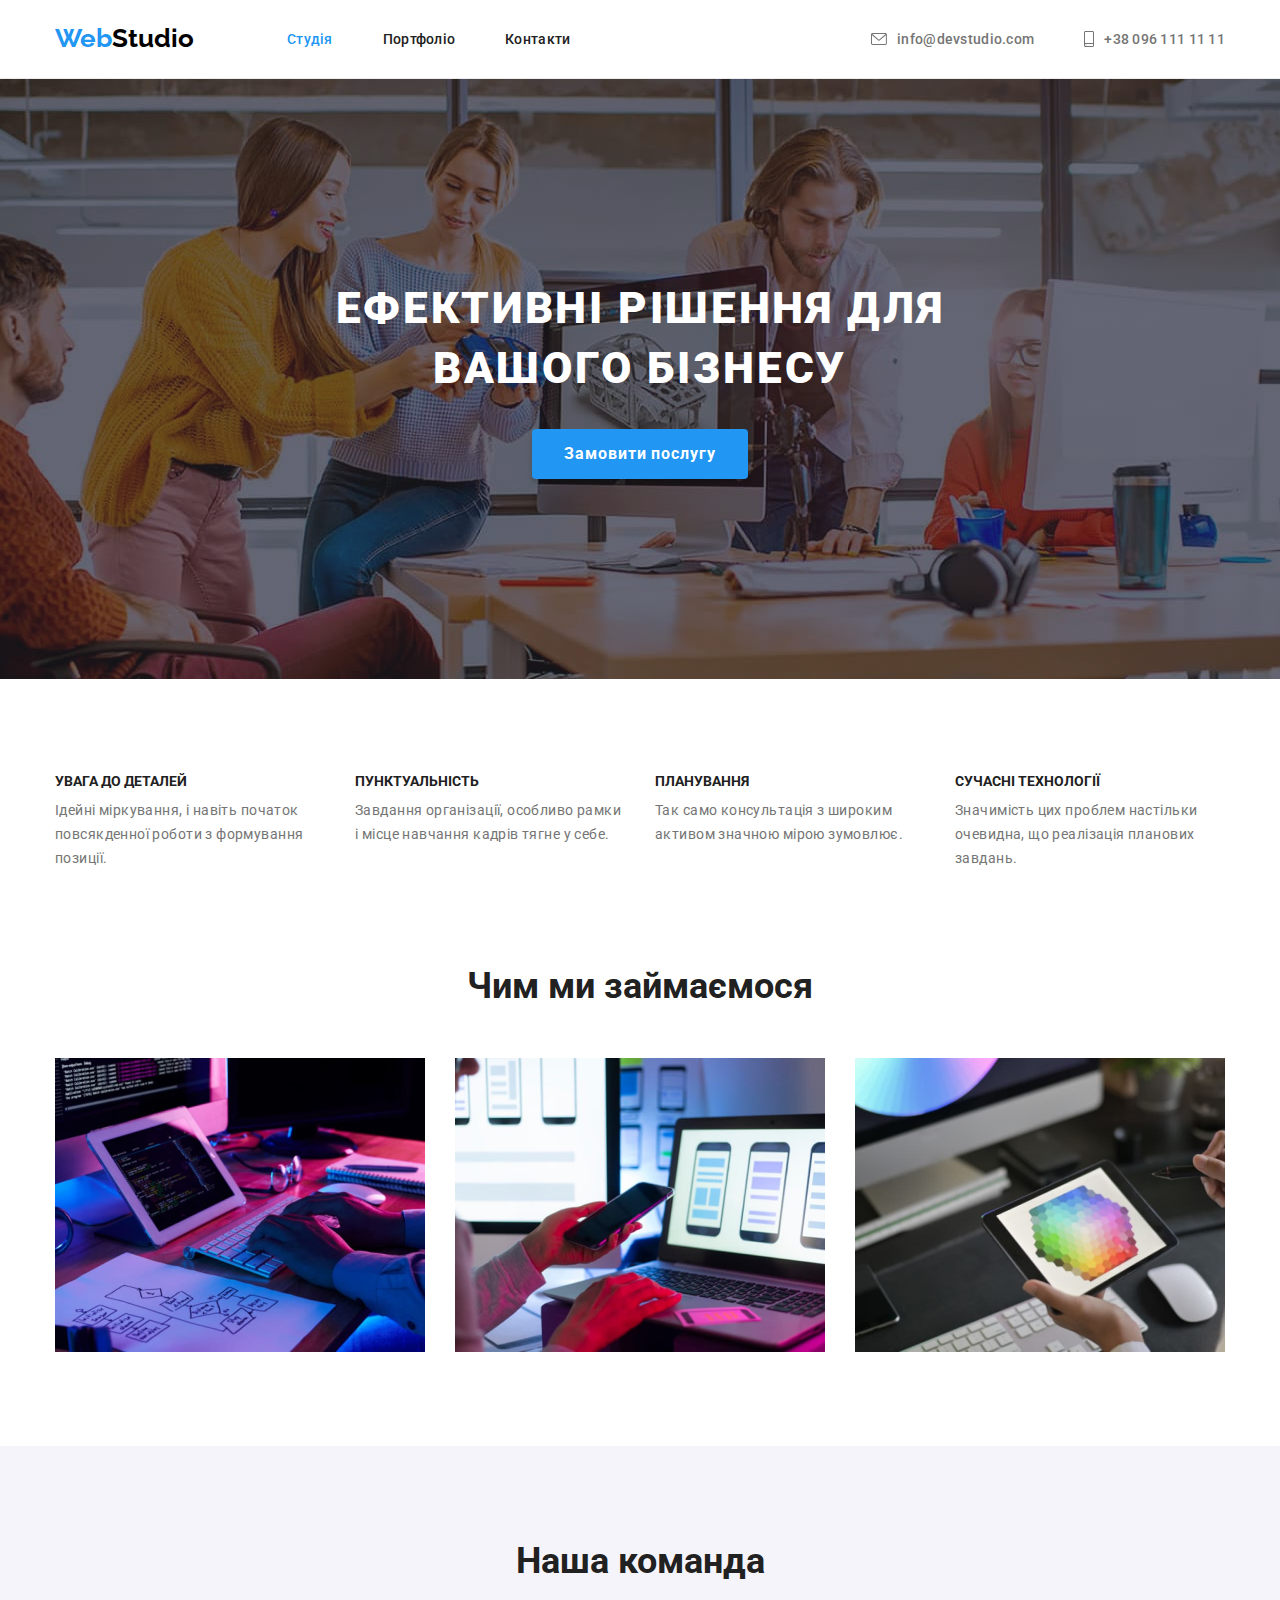
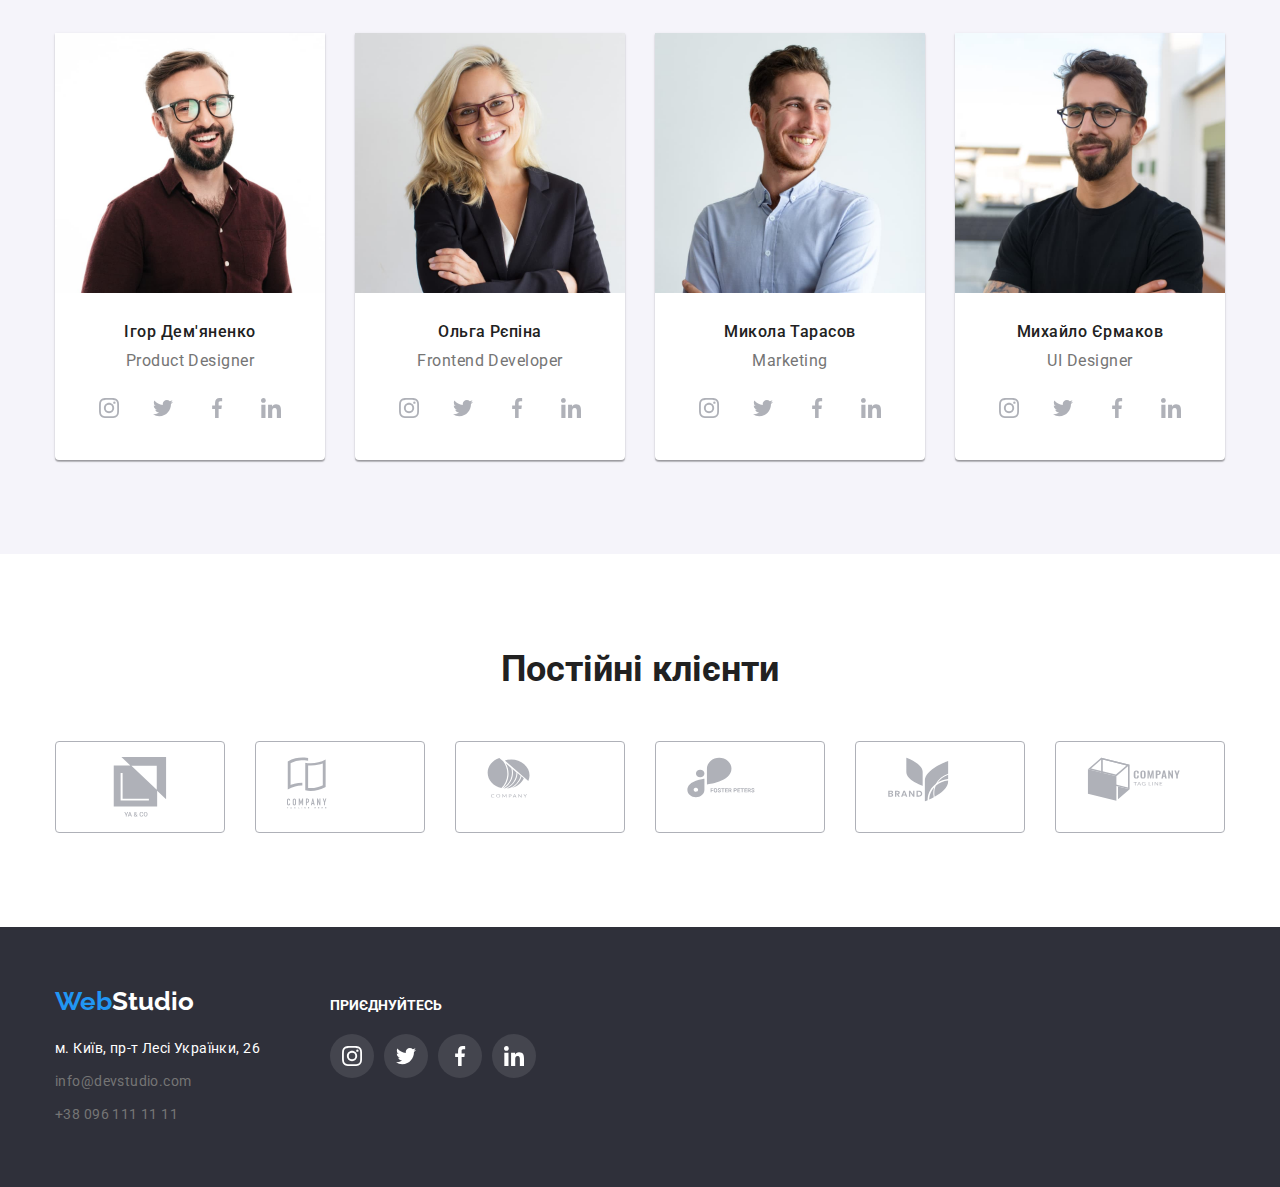
==== commit d049df12: "Fixed bugs" ====
--- a/index.html
+++ b/index.html
@@ -97,6 +97,7 @@
             </li>
           </ul>
         </div>
+      </section>
       <section class="section what-we-do">
         <div class="container">
           <h2 class="sec-heading">Чим ми займаємося</h2>
@@ -138,37 +139,37 @@
               <div class="team-about">
                 <h3 class="team-name">Ігор Дем'яненко</h3>
                 <p class="team-prof">Product Designer</p>
+                <ul class="list social-media-icons">
+                  <li class="social-media-icon-bcg">
+                    <a href="#" class="social-media-link">
+                      <svg class="social-media-icon">
+                        <use href="./images/icons.svg#icon-instagram"></use>
+                      </svg>
+                    </a>
+                  </li>
+                  <li class="social-media-icon-bcg">
+                    <a href="#" class="social-media-link">
+                      <svg class="social-media-icon">
+                        <use href="./images/icons.svg#icon-twitter"></use>
+                      </svg>
+                    </a>
+                  </li>
+                  <li class="social-media-icon-bcg">
+                    <a href="#" class="social-media-link">
+                      <svg class="social-media-icon">
+                        <use href="./images/icons.svg#icon-facebook"></use>
+                      </svg>
+                    </a>
+                  </li>
+                  <li class="social-media-icon-bcg">
+                    <a href="#" class="social-media-link">
+                      <svg class="social-media-icon">
+                        <use href="./images/icons.svg#icon-linkedin"></use>
+                      </svg>
+                    </a>
+                  </li>
+                </ul>
               </div>
-              <ul class="list social-media-icons">
-                <li class="social-media-icon-bcg">
-                  <a href="#" class="social-media-link">
-                    <svg class="social-media-icon">
-                      <use href="./images/icons.svg#icon-instagram"></use>
-                    </svg>
-                  </a>
-                </li>
-                <li class="social-media-icon-bcg">
-                  <a href="#" class="social-media-link">
-                    <svg class="social-media-icon">
-                      <use href="./images/icons.svg#icon-twitter"></use>
-                    </svg>
-                  </a>
-                </li>
-                <li class="social-media-icon-bcg">
-                  <a href="#" class="social-media-link">
-                    <svg class="social-media-icon">
-                      <use href="./images/icons.svg#icon-facebook"></use>
-                    </svg>
-                  </a>
-                </li>
-                <li class="social-media-icon-bcg">
-                  <a href="#" class="social-media-link">
-                    <svg class="social-media-icon">
-                      <use href="./images/icons.svg#icon-linkedin"></use>
-                    </svg>
-                  </a>
-                </li>
-              </ul>
             </li>
             <li class="team-card">
               <img
@@ -179,37 +180,37 @@
               <div class="team-about">
                 <h3 class="team-name">Ольга Рєпіна</h3>
                 <p class="team-prof">Frontend Developer</p>
+                <ul class="list social-media-icons">
+                  <li class="social-media-icon-bcg">
+                    <a href="#" class="social-media-link">
+                      <svg class="social-media-icon">
+                        <use href="./images/icons.svg#icon-instagram"></use>
+                      </svg>
+                    </a>
+                  </li>
+                  <li class="social-media-icon-bcg">
+                    <a href="#" class="social-media-link">
+                      <svg class="social-media-icon">
+                        <use href="./images/icons.svg#icon-twitter"></use>
+                      </svg>
+                    </a>
+                  </li>
+                  <li class="social-media-icon-bcg">
+                    <a href="#" class="social-media-link">
+                      <svg class="social-media-icon">
+                        <use href="./images/icons.svg#icon-facebook"></use>
+                      </svg>
+                    </a>
+                  </li>
+                  <li class="social-media-icon-bcg">
+                    <a href="#" class="social-media-link">
+                      <svg class="social-media-icon">
+                        <use href="./images/icons.svg#icon-linkedin"></use>
+                      </svg>
+                    </a>
+                  </li>
+                </ul>
               </div>
-              <ul class="list social-media-icons">
-                <li class="social-media-icon-bcg">
-                  <a href="#" class="social-media-link">
-                    <svg class="social-media-icon">
-                      <use href="./images/icons.svg#icon-instagram"></use>
-                    </svg>
-                  </a>
-                </li>
-                <li class="social-media-icon-bcg">
-                  <a href="#" class="social-media-link">
-                    <svg class="social-media-icon">
-                      <use href="./images/icons.svg#icon-twitter"></use>
-                    </svg>
-                  </a>
-                </li>
-                <li class="social-media-icon-bcg">
-                  <a href="#" class="social-media-link">
-                    <svg class="social-media-icon">
-                      <use href="./images/icons.svg#icon-facebook"></use>
-                    </svg>
-                  </a>
-                </li>
-                <li class="social-media-icon-bcg">
-                  <a href="#" class="social-media-link">
-                    <svg class="social-media-icon">
-                      <use href="./images/icons.svg#icon-linkedin"></use>
-                    </svg>
-                  </a>
-                </li>
-              </ul>
             </li>
             <li class="team-card">
               <img
@@ -220,37 +221,37 @@
               <div class="team-about">
                 <h3 class="team-name">Микола Тарасов</h3>
                 <p class="team-prof">Marketing</p>
+                <ul class="list social-media-icons">
+                  <li class="social-media-icon-bcg">
+                    <a href="#" class="social-media-link">
+                      <svg class="social-media-icon">
+                        <use href="./images/icons.svg#icon-instagram"></use>
+                      </svg>
+                    </a>
+                  </li>
+                  <li class="social-media-icon-bcg">
+                    <a href="#" class="social-media-link">
+                      <svg class="social-media-icon">
+                        <use href="./images/icons.svg#icon-twitter"></use>
+                      </svg>
+                    </a>
+                  </li>
+                  <li class="social-media-icon-bcg">
+                    <a href="#" class="social-media-link">
+                      <svg class="social-media-icon">
+                        <use href="./images/icons.svg#icon-facebook"></use>
+                      </svg>
+                    </a>
+                  </li>
+                  <li class="social-media-icon-bcg">
+                    <a href="#" class="social-media-link">
+                      <svg class="social-media-icon">
+                        <use href="./images/icons.svg#icon-linkedin"></use>
+                      </svg>
+                    </a>
+                  </li>
+                </ul>
               </div>
-              <ul class="list social-media-icons">
-                <li class="social-media-icon-bcg">
-                  <a href="#" class="social-media-link">
-                    <svg class="social-media-icon">
-                      <use href="./images/icons.svg#icon-instagram"></use>
-                    </svg>
-                  </a>
-                </li>
-                <li class="social-media-icon-bcg">
-                  <a href="#" class="social-media-link">
-                    <svg class="social-media-icon">
-                      <use href="./images/icons.svg#icon-twitter"></use>
-                    </svg>
-                  </a>
-                </li>
-                <li class="social-media-icon-bcg">
-                  <a href="#" class="social-media-link">
-                    <svg class="social-media-icon">
-                      <use href="./images/icons.svg#icon-facebook"></use>
-                    </svg>
-                  </a>
-                </li>
-                <li class="social-media-icon-bcg">
-                  <a href="#" class="social-media-link">
-                    <svg class="social-media-icon">
-                      <use href="./images/icons.svg#icon-linkedin"></use>
-                    </svg>
-                  </a>
-                </li>
-              </ul>
             </li>
             <li class="team-card">
               <img
@@ -261,37 +262,37 @@
               <div class="team-about">
                 <h3 class="team-name">Михайло Єрмаков</h3>
                 <p class="team-prof">UI Designer</p>
+                <ul class="list social-media-icons">
+                  <li class="social-media-icon-bcg">
+                    <a href="#" class="social-media-link">
+                      <svg class="social-media-icon">
+                        <use href="./images/icons.svg#icon-instagram"></use>
+                      </svg>
+                    </a>
+                  </li>
+                  <li class="social-media-icon-bcg">
+                    <a href="#" class="social-media-link">
+                      <svg class="social-media-icon">
+                        <use href="./images/icons.svg#icon-twitter"></use>
+                      </svg>
+                    </a>
+                  </li>
+                  <li class="social-media-icon-bcg">
+                    <a href="#" class="social-media-link">
+                      <svg class="social-media-icon">
+                        <use href="./images/icons.svg#icon-facebook"></use>
+                      </svg>
+                    </a>
+                  </li>
+                  <li class="social-media-icon-bcg">
+                    <a href="#" class="social-media-link">
+                      <svg class="social-media-icon">
+                        <use href="./images/icons.svg#icon-linkedin"></use>
+                      </svg>
+                    </a>
+                  </li>
+                </ul>
               </div>
-              <ul class="list social-media-icons">
-                <li class="social-media-icon-bcg">
-                  <a href="#" class="social-media-link">
-                    <svg class="social-media-icon">
-                      <use href="./images/icons.svg#icon-instagram"></use>
-                    </svg>
-                  </a>
-                </li>
-                <li class="social-media-icon-bcg">
-                  <a href="#" class="social-media-link">
-                    <svg class="social-media-icon">
-                      <use href="./images/icons.svg#icon-twitter"></use>
-                    </svg>
-                  </a>
-                </li>
-                <li class="social-media-icon-bcg">
-                  <a href="#" class="social-media-link">
-                    <svg class="social-media-icon">
-                      <use href="./images/icons.svg#icon-facebook"></use>
-                    </svg>
-                  </a>
-                </li>
-                <li class="social-media-icon-bcg">
-                  <a href="#" class="social-media-link">
-                    <svg class="social-media-icon">
-                      <use href="./images/icons.svg#icon-linkedin"></use>
-                    </svg>
-                  </a>
-                </li>
-              </ul>
             </li>
           </ul>
         </div>
@@ -301,42 +302,42 @@
         <ul class="list clients">
           <li class="client">
             <a href="#" class="client-link">
-              <svg class="client icon loyal">
+              <svg class="client-icon">
                 <use href="./images/icons.svg#icon-client"></use>
               </svg>
             </a>
           </li>
           <li class="client">
             <a href="#" class="client-link">
-              <svg class="client icon loyal">
+              <svg class="client-icon">
                 <use href="./images/icons.svg#icon-client-1"></use>
               </svg>
             </a>
           </li>
           <li class="client">
             <a href="#" class="client-link">
-              <svg class="client icon loyal">
+              <svg class="client-icon">
                 <use href="./images/icons.svg#icon-client-2"></use>
               </svg>
             </a>
           </li>
           <li class="client">
             <a href="#" class="client-link">
-              <svg class="client icon loyal">
+              <svg class="client-icon">
                 <use href="./images/icons.svg#icon-client-3"></use>
               </svg>
             </a>
           </li>
           <li class="client">
             <a href="#" class="client-link">
-              <svg class="client icon loyal">
+              <svg class="client-icon">
                 <use href="./images/icons.svg#icon-client-4"></use>
               </svg>
             </a>
           </li>
           <li class="client">
             <a href="#" class="client-link">
-              <svg class="client icon loyal">
+              <svg class="client-icon">
                 <use href="./images/icons.svg#icon-client-5"></use>
               </svg>
             </a>
--- a/css/styles.css
+++ b/css/styles.css
@@ -61,6 +61,12 @@
   gap: 30px;
   justify-content: center;
 }
+.client-icon {
+  fill: currentColor;
+  display: block;
+  height: 60px;
+  width: 106px;
+}
 .client-link {
   align-items: center;
   border: 1px solid var(--icon);
@@ -139,6 +145,14 @@
   font-size: 14px;
   font-weight: 700;
   margin-bottom: 10px;
+  text-transform: uppercase;
+}
+.followership {
+  color: var(--white);
+  font-weight: 700;
+  line-height: 1.14;
+  margin-bottom: 20px;
+  text-decoration: none;
   text-transform: uppercase;
 }
 .footer.container {
@@ -228,15 +242,6 @@
 .index-header {
   border-bottom: 1px solid #ececec;
 }
-.followership {
-  color: var(--white);
-  display: inline-block;
-  font-weight: 700;
-  line-height: 1.14;
-  margin-bottom: 20px;
-  text-decoration: none;
-  text-transform: uppercase;
-}
 .light-grey {
   background-color: var(--light-grey);
   border-color: var(--light-grey);
@@ -274,10 +279,6 @@
   margin-bottom: 20px;
   text-decoration: none;
   width: 200px;
-}
-.loyal {
-  height: 60px;
-  width: 106px;
 }
 .menu {
   display: flex;
@@ -343,22 +344,18 @@
   gap: 30px;
 }
 .project {
-  background: var(--white);
-  border: 1px solid var(--white);
-  box-sizing: border-box;
-  margin: 0;
   width: 370px;
+}
+.project:hover,
+.project:focus {
+  box-shadow: 0px 1px 1px rgba(0, 0, 0, 0.12), 0px 4px 4px rgba(0, 0, 0, 0.06),
+    1px 4px 6px rgba(0, 0, 0, 0.16);
 }
 .project-about {
   border: 1px solid var(--light-grey);
   border-top: none;
   padding: 20px 24px;
 } 
-.project-image:hover,
-.project-image:focus {
-  box-shadow: 0px 1px 1px rgba(0, 0, 0, 0.12), 0px 4px 4px rgba(0, 0, 0, 0.06),
-    1px 4px 6px rgba(0, 0, 0, 0.16);
-}
 .project-img {
   height: 294px;
   width: 370px;
@@ -397,6 +394,7 @@
   width: 370px;
 }
 .social-media-icon {
+  fill: currentColor;
   height: 20px;
   width: 20px;
 }
@@ -405,12 +403,8 @@
   display: flex;
   gap: 10px;
   justify-content: center;
-  margin-bottom: 30px;
 }
 .social-media-icon-bcg {
-  background-color: rgba(255, 255, 255, 0.1);
-  border-radius: 50%;
-  color: var(--icon);
   height: 44px;
   width: 44px;
 }
@@ -426,6 +420,10 @@
 .social-media-link:hover,
 .social-media-link:focus {
   background-color: var(--accent-blue);
+  color: var(--white);
+}
+.social-media-link.white {
+  background-color: rgba(255, 255, 255, 0.1);
   color: var(--white);
 }
 .team {
@@ -458,6 +456,7 @@
   color: var(--grey);
   font-size: 16px;
   letter-spacing: 0.03em;
+  margin-bottom: 16px;
   text-align: center;
 }
 .what-we-do {
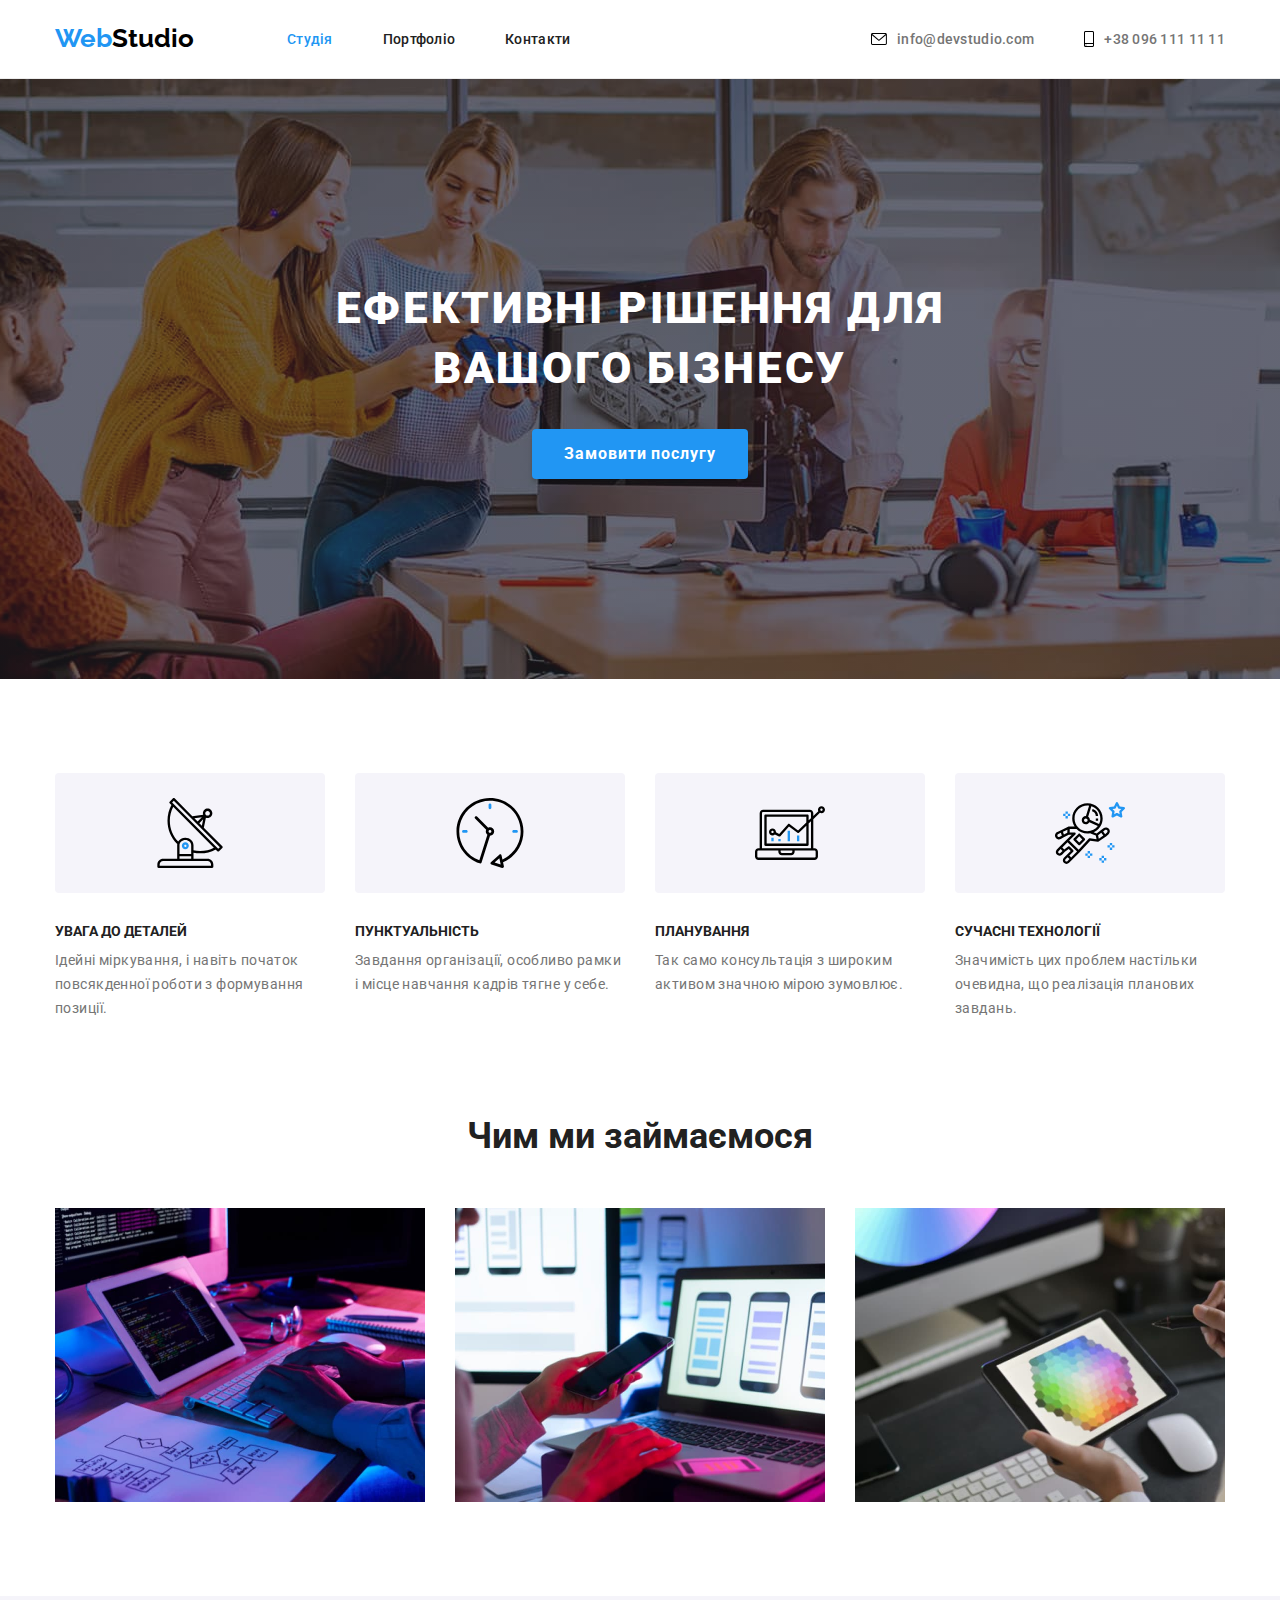
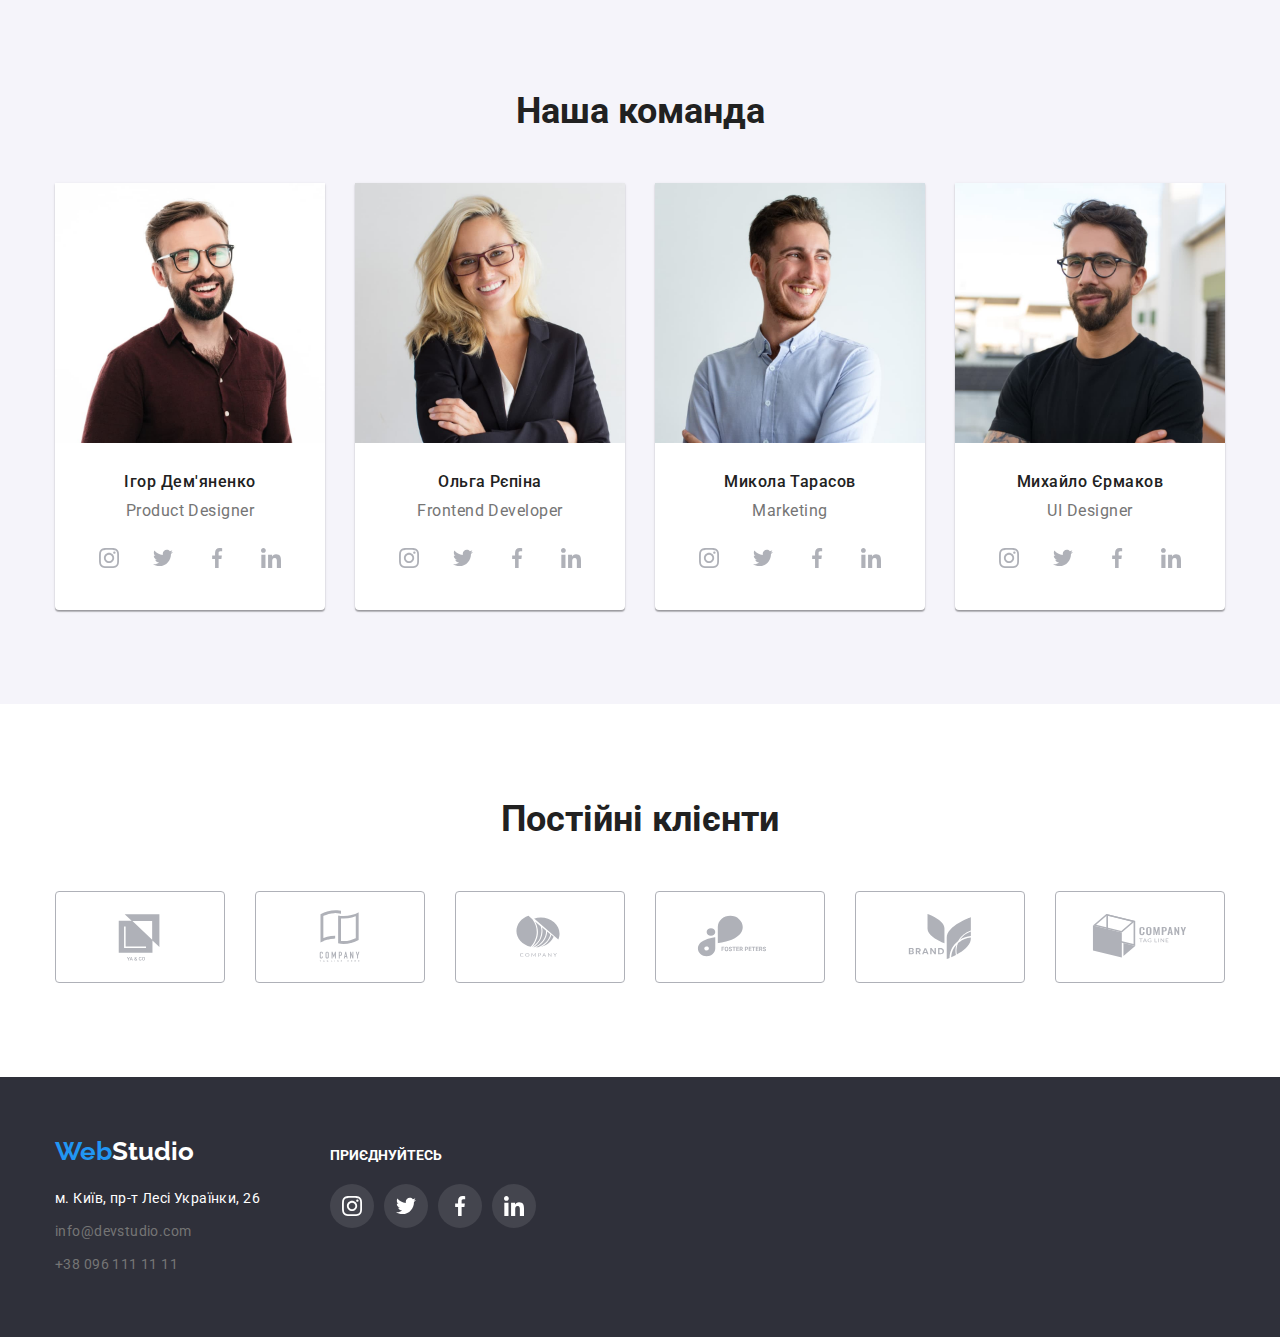
==== commit 3bdd904d: "Fixed icons.svg file" ====
--- a/index.html
+++ b/index.html
@@ -64,39 +64,59 @@
           <button type="button" class="order-btn">Замовити послугу</button>
         </div>
       </section>
-      <section class="section">
+      <section class="section sec-features">
         <div class="container">
-          <h2 class="hidden">Переваги</h2>
-          <ul class="list features-list">
-            <li class="feature-card">
-              <h3 class="feature-name">УВАГА ДО ДЕТАЛЕЙ</h3>
-              <p class="feature-about">
-                Ідейні міркування, і навіть початок повсякденної роботи з
-                формування позиції.
-              </p>
-            </li>
-            <li class="feature-card">
-              <h3 class="feature-name">ПУНКТУАЛЬНІСТЬ</h3>
-              <p class="feature-about">
-                Завдання організації, особливо рамки і місце навчання кадрів
-                тягне у себе.
-              </p>
-            </li>
-            <li class="feature-card">
-              <h3 class="feature-name">ПЛАНУВАННЯ</h3>
-              <p class="feature-about">
-                Так само консультація з широким активом значною мірою зумовлює.
-              </p>
-            </li>
-            <li class="feature-card">
-              <h3 class="feature-name">СУЧАСНІ ТЕХНОЛОГІЇ</h3>
-              <p class="feature-about">
-                Значимість цих проблем настільки очевидна, що реалізація
-                планових завдань.
-              </p>
-            </li>
-          </ul>
-        </div>
+        <h2 class="hidden">Переваги</h2>
+        <ul class="list sec-features">
+          <li class="feature-card">
+            <div class="icon-container">
+              <svg class="icon feature-icon">
+                <use href="./images/icons.svg#icon-antenna"></use>
+              </svg>
+            </div>
+            <h3 class="feature-name">УВАГА ДО ДЕТАЛЕЙ</h3>
+            <p class="feature-about">
+              Ідейні міркування, і навіть початок повсякденної роботи з
+              формування позиції.
+            </p>
+          </li>
+          <li class="feature-card">
+            <div class="icon-container">
+              <svg class="icon feature-icon">
+                <use href="./images/icons.svg#icon-clock"></use>
+              </svg>
+            </div>
+            <h3 class="feature-name">ПУНКТУАЛЬНІСТЬ</h3>
+            <p class="feature-about">
+              Завдання організації, особливо рамки і місце навчання кадрів тягне
+              у себе.
+            </p>
+          </li>
+          <li class="feature-card">
+            <div class="icon-container">
+              <svg class="icon feature-icon">
+                <use href="./images/icons.svg#icon-diagram"></use>
+              </svg>
+            </div>
+            <h3 class="feature-name">ПЛАНУВАННЯ</h3>
+            <p class="feature-about">
+              Так само консультація з широким активом значною мірою зумовлює.
+            </p>
+          </li>
+          <li class="feature-card">
+            <div class="icon-container">
+              <svg class="icon feature-icon">
+                <use href="./images/icons.svg#icon-astronaut"></use>
+              </svg>
+            </div>
+            <h3 class="feature-name">СУЧАСНІ ТЕХНОЛОГІЇ</h3>
+            <p class="feature-about">
+              Значимість цих проблем настільки очевидна, що реалізація планових
+              завдань.
+            </p>
+          </li>
+        </ul>
+      </div>
       </section>
       <section class="section what-we-do">
         <div class="container">
--- a/css/styles.css
+++ b/css/styles.css
@@ -119,6 +119,11 @@
   display: flex;
   gap: 50px;
   margin-left: auto;
+}
+.sec-features {
+  display: flex;
+  gap: 30px;
+  padding-bottom: 0;
 }
 .feature-about {
   color: var(--grey);
@@ -426,6 +431,11 @@
   background-color: rgba(255, 255, 255, 0.1);
   color: var(--white);
 }
+.social-media-link.white:hover,
+.social-media-link.white:focus {
+  background-color: var(--accent-blue);
+  color: var(--white);
+}
 .team {
   display: flex;
   gap: 30px;
